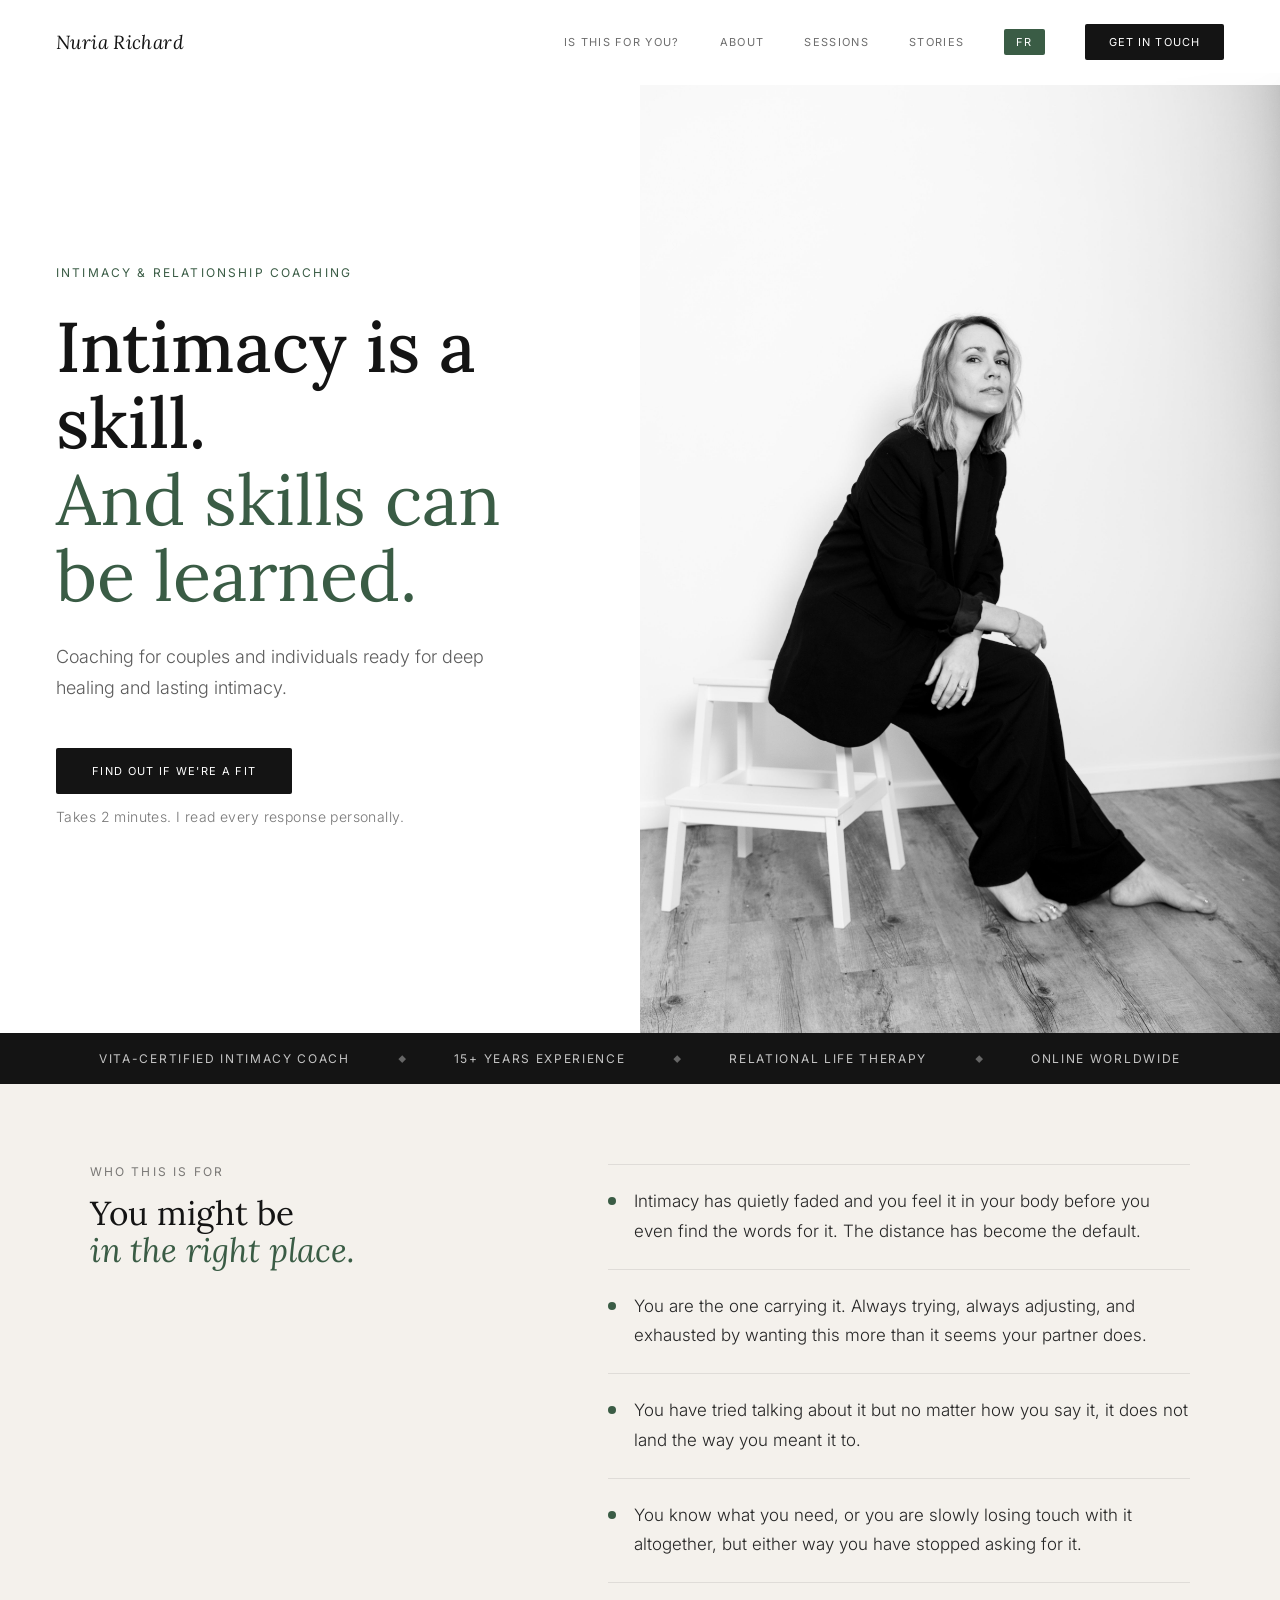
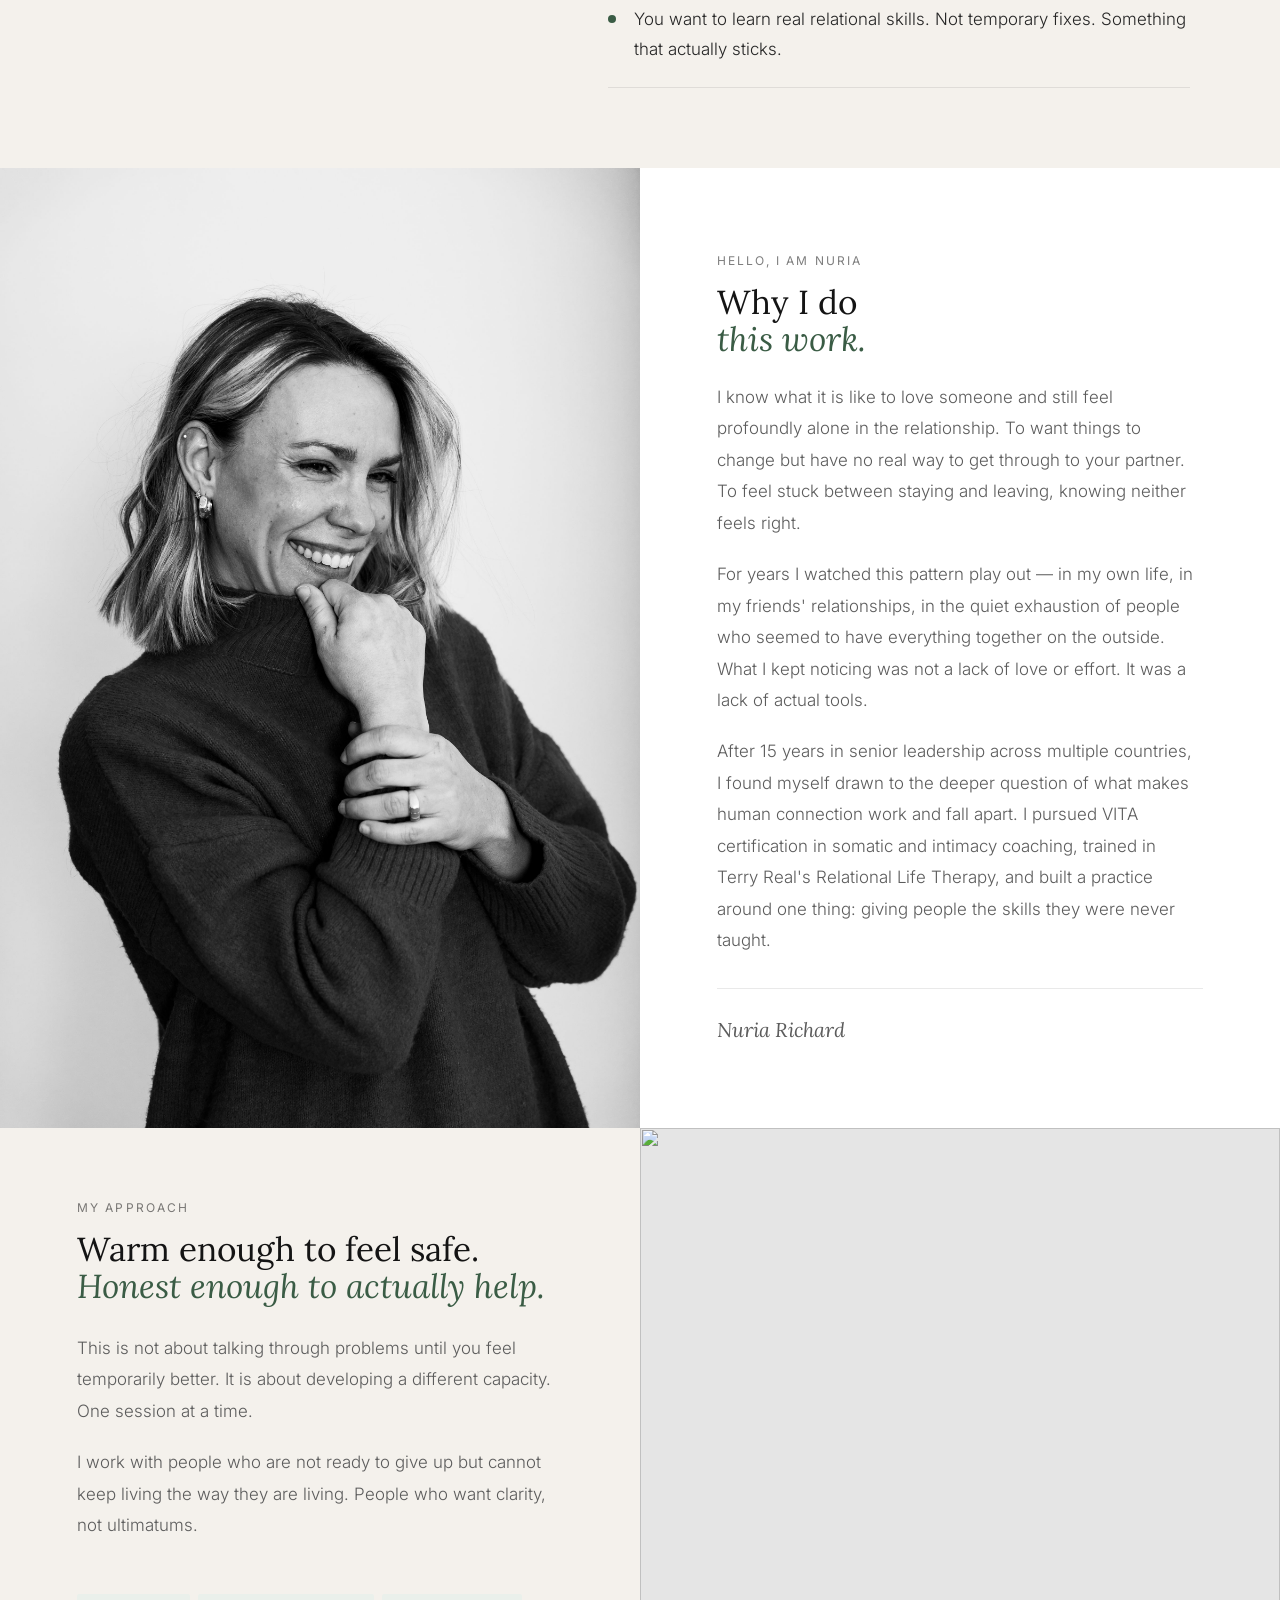
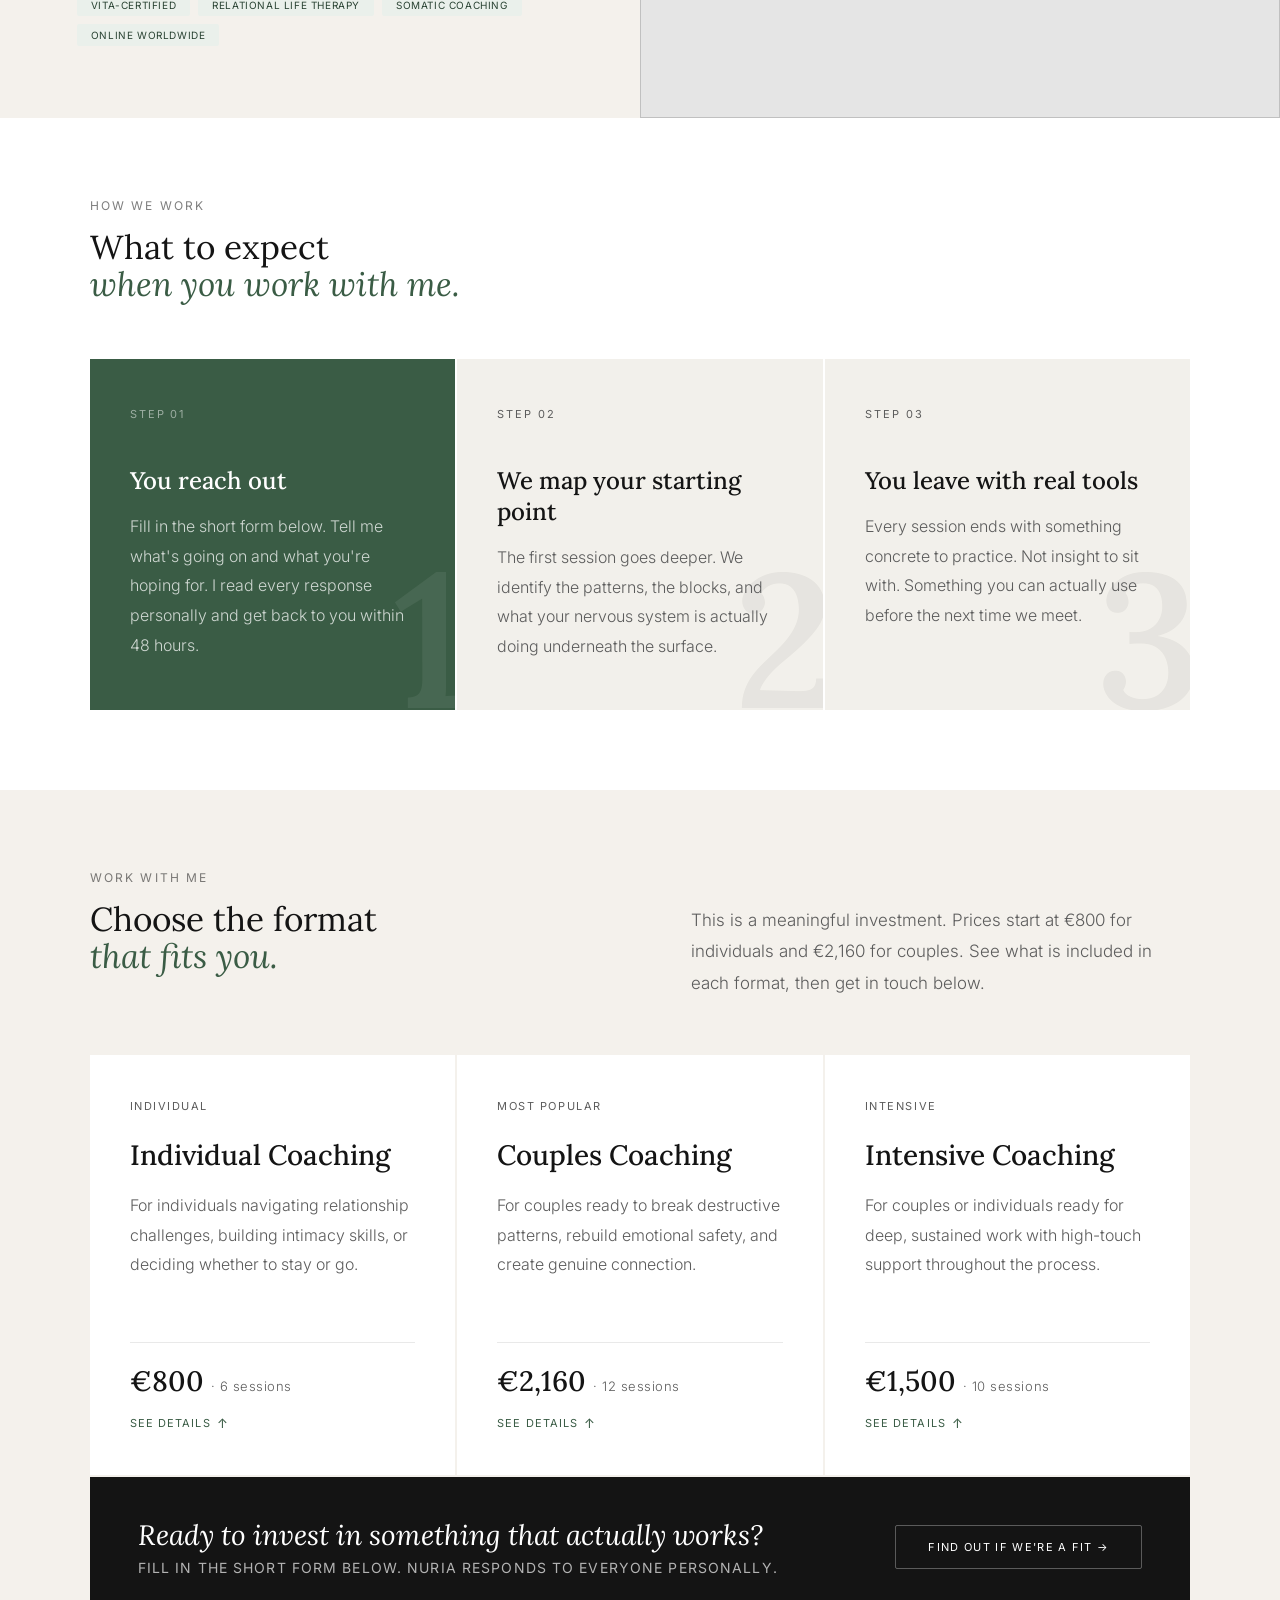
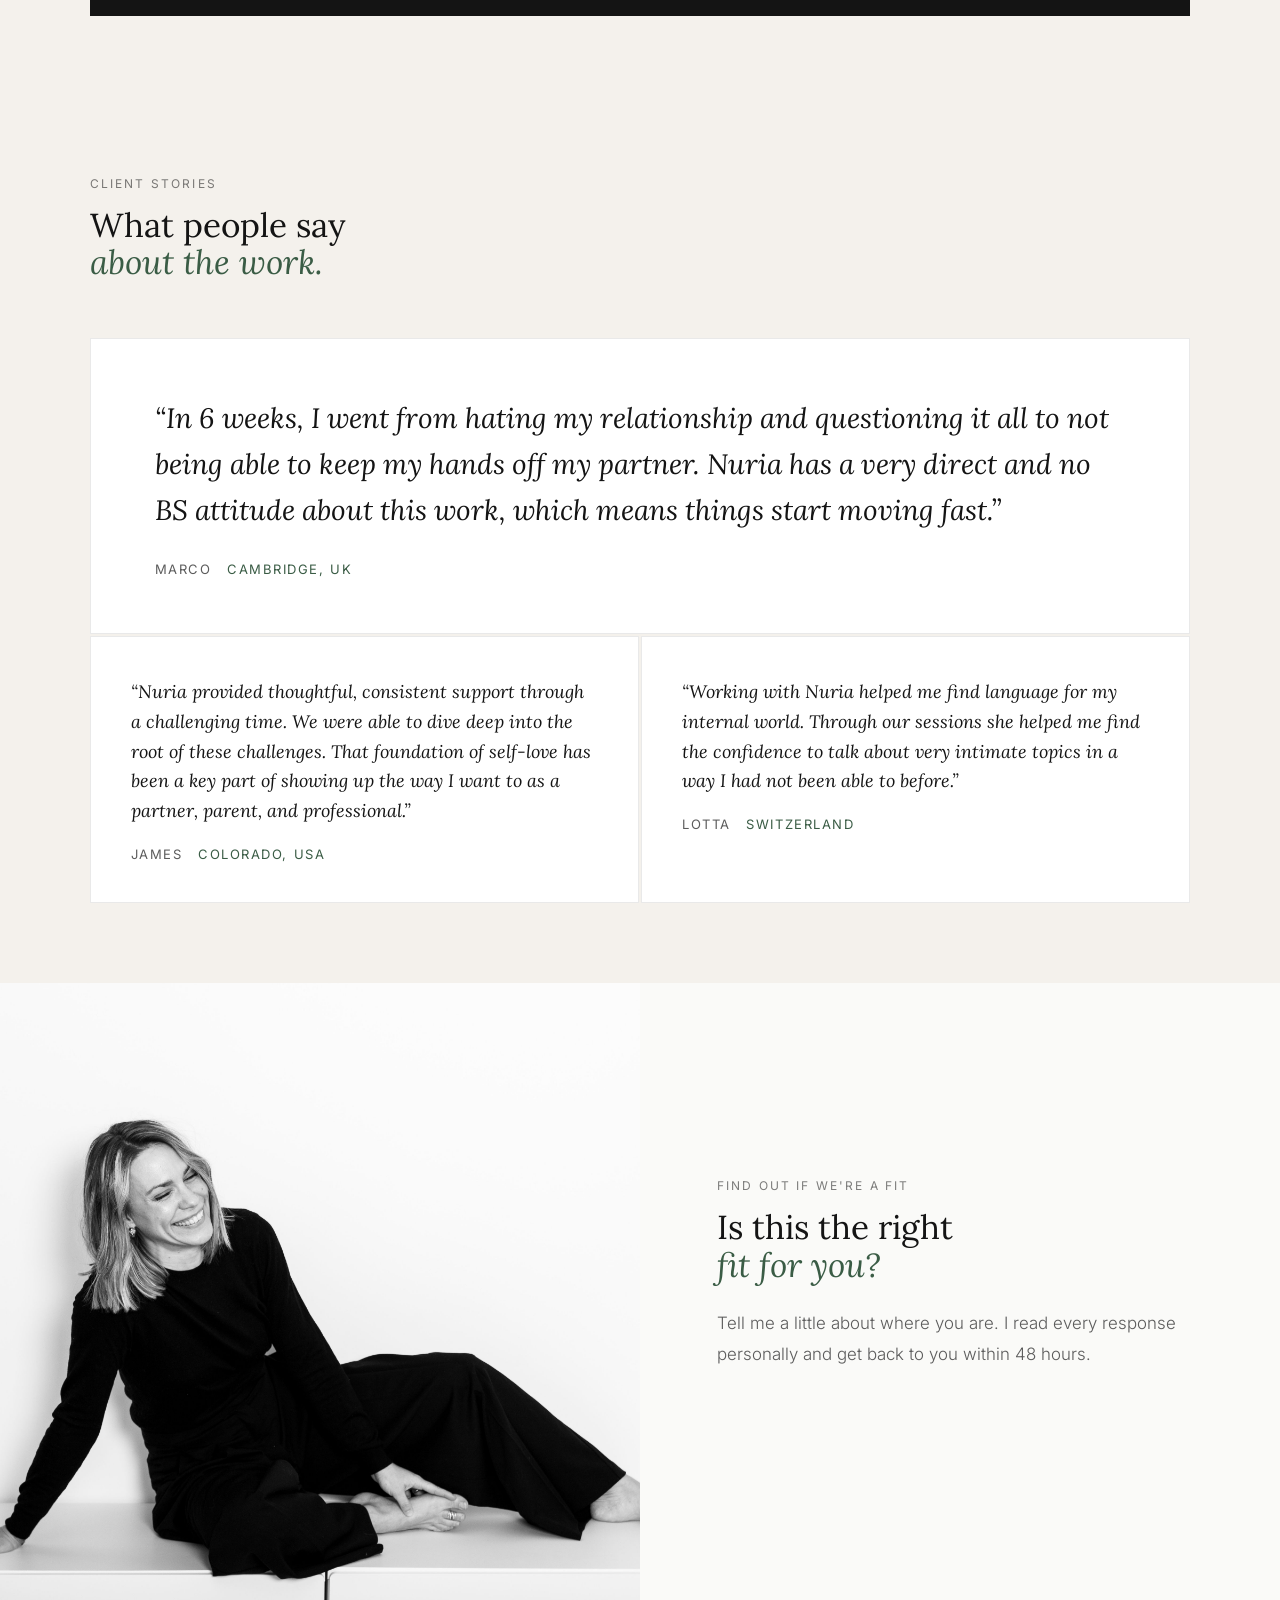
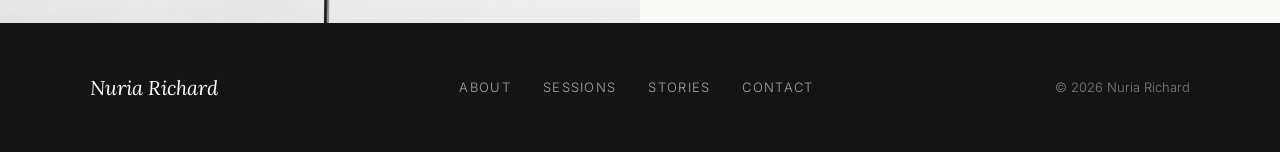
==== pages/index.html @ e8a5cb2f "Update for-list copy and approach heading" ====
<!DOCTYPE html>
<html lang="en">
<head>
  <meta charset="UTF-8">
  <meta name="viewport" content="width=device-width, initial-scale=1.0">
  <title>Nuria Richard · Intimacy &amp; Relationship Coach</title>
  <link href="https://fonts.googleapis.com/css2?family=Lora:ital,wght@0,400;0,500;0,600;1,400;1,500&family=Inter:wght@300;400;500&display=swap" rel="stylesheet">
  <link rel="stylesheet" href="../assets/css/styles.css?v=13">
</head>
<body>

<!-- NAV -->
<nav id="nav">
  <div class="nav-logo">Nuria Richard</div>
  <div class="nav-links">
    <a class="nav-link" href="#for">Is this for you?</a>
    <a class="nav-link" href="#about">About</a>
    <a class="nav-link" href="#sessions">Sessions</a>
    <a class="nav-link" href="#testimonials">Stories</a>
    <a class="nav-lang" href="fr.html">FR</a>
    <a class="nav-cta" href="#book">Get in touch</a>
  </div>
  <button class="nav-hamburger" id="hamburger" aria-label="Menu">
    <span></span><span></span><span></span>
  </button>
</nav>
<div class="nav-drawer" id="nav-drawer">
  <a class="nav-link" href="#for">Is this for you?</a>
  <a class="nav-link" href="#about">About</a>
  <a class="nav-link" href="#sessions">Sessions</a>
  <a class="nav-link" href="#testimonials">Stories</a>
  <a class="nav-link" href="fr.html">FR</a>
  <a class="nav-cta" href="#book">Get in touch</a>
</div>

<!-- HERO -->
<div class="hero">
  <div class="hero-left">
    <div class="hero-eyebrow">Intimacy &amp; Relationship Coaching</div>
    <h1 class="hero-title">Intimacy is a skill.<br><em>And skills can<br>be learned.</em></h1>
    <p class="hero-sub">Coaching for couples and individuals ready for deep healing and lasting intimacy.</p>
    <div class="hero-actions">
      <a class="btn-primary" href="#book">Find out if we're a fit</a>
      <div class="hero-note">Takes 2 minutes. I read every response personally.</div>
    </div>
  </div>
  <div class="hero-right">
    <!-- Replace with: /assets/images/hero-nuria.jpg (portrait, ideally looking forward) -->
    <img src="../assets/images/hero-nuria.jpg" alt="Nuria Richard">
  </div>
</div>

<!-- CREDENTIAL BAR -->
<div class="cred-bar">
  <span class="cred-item">VITA-Certified Intimacy Coach</span>
  <span class="cred-dot">◆</span>
  <span class="cred-item">15+ Years Experience</span>
  <span class="cred-dot">◆</span>
  <span class="cred-item">Relational Life Therapy</span>
  <span class="cred-dot">◆</span>
  <span class="cred-item">Online Worldwide</span>
</div>

<!-- WHO THIS IS FOR -->
<div id="for">
  <div class="for-inner">
    <div class="for-left">
      <div class="eyebrow">Who this is for</div>
      <h2 class="section-title">You might be<br><em>in the right place.</em></h2>
    </div>
    <div class="for-right">
      <ul class="for-list">
        <li class="for-item">
          <div class="for-check"></div>
          <span class="for-item-text">Intimacy has quietly faded and you feel it in your body before you even find the words for it. The distance has become the default.</span>
        </li>
        <li class="for-item">
          <div class="for-check"></div>
          <span class="for-item-text">You are the one carrying it. Always trying, always adjusting, and exhausted by wanting this more than it seems your partner does.</span>
        </li>
        <li class="for-item">
          <div class="for-check"></div>
          <span class="for-item-text">You have tried talking about it but no matter how you say it, it does not land the way you meant it to.</span>
        </li>
        <li class="for-item">
          <div class="for-check"></div>
          <span class="for-item-text">You know what you need, or you are slowly losing touch with it altogether, but either way you have stopped asking for it.</span>
        </li>
        <li class="for-item">
          <div class="for-check"></div>
          <span class="for-item-text">You want to learn real relational skills. Not temporary fixes. Something that actually sticks.</span>
        </li>
      </ul>
    </div>
  </div>
</div>

<!-- ABOUT — full-bleed split -->
<div id="about">
  <div class="about-split">
    <div class="about-split-photo">
      <img src="../assets/images/about-nuria.jpg" alt="Nuria Richard">
    </div>
    <div class="about-split-text">
      <div class="eyebrow">Hello, I am Nuria</div>
      <h2 class="section-title">Why I do<br><em>this work.</em></h2>
      <p class="body-text">I know what it is like to love someone and still feel profoundly alone in the relationship. To want things to change but have no real way to get through to your partner. To feel stuck between staying and leaving, knowing neither feels right.</p>
      <p class="body-text">For years I watched this pattern play out — in my own life, in my friends' relationships, in the quiet exhaustion of people who seemed to have everything together on the outside. What I kept noticing was not a lack of love or effort. It was a lack of actual tools.</p>
      <p class="body-text">After 15 years in senior leadership across multiple countries, I found myself drawn to the deeper question of what makes human connection work and fall apart. I pursued VITA certification in somatic and intimacy coaching, trained in Terry Real's Relational Life Therapy, and built a practice around one thing: giving people the skills they were never taught.</p>
      <div class="about-sig">Nuria Richard</div>
    </div>
  </div>
</div>

<!-- APPROACH — full-bleed split (reversed) -->
<div id="approach">
  <div class="approach-split">
    <div class="approach-text">
      <div class="eyebrow">My approach</div>
      <h2 class="section-title">Warm enough to feel safe.<br><em>Honest enough to actually help.</em></h2>
      <p class="body-text">This is not about talking through problems until you feel temporarily better. It is about developing a different capacity. One session at a time.</p>
      <p class="body-text">I work with people who are not ready to give up but cannot keep living the way they are living. People who want clarity, not ultimatums.</p>
      <div class="about-creds">
        <span class="cred-tag">VITA-Certified</span>
        <span class="cred-tag">Relational Life Therapy</span>
        <span class="cred-tag">Somatic Coaching</span>
        <span class="cred-tag">Online Worldwide</span>
      </div>
    </div>
    <div class="approach-split-photo">
      <img src="../assets/images/approach-landscape.jpg" alt="">
    </div>
  </div>
</div>

<!-- PROCESS -->
<div id="process">
  <div class="process-inner">
    <div class="process-header">
      <div class="eyebrow">How we work</div>
      <h2 class="section-title">What to expect<br><em>when you work with me.</em></h2>
    </div>
    <div class="process-steps">
      <div class="process-step">
        <div class="process-bg-num">1</div>
        <div class="process-step-label">Step 01</div>
        <div class="process-title">You reach out</div>
        <div class="process-text">Fill in the short form below. Tell me what's going on and what you're hoping for. I read every response personally and get back to you within 48 hours.</div>
      </div>
      <div class="process-step">
        <div class="process-bg-num">2</div>
        <div class="process-step-label">Step 02</div>
        <div class="process-title">We map your starting point</div>
        <div class="process-text">The first session goes deeper. We identify the patterns, the blocks, and what your nervous system is actually doing underneath the surface.</div>
      </div>
      <div class="process-step">
        <div class="process-bg-num">3</div>
        <div class="process-step-label">Step 03</div>
        <div class="process-title">You leave with real tools</div>
        <div class="process-text">Every session ends with something concrete to practice. Not insight to sit with. Something you can actually use before the next time we meet.</div>
      </div>
    </div>
  </div>
</div>

<!-- SESSIONS -->
<div id="sessions">
  <div class="sessions-inner">
    <div class="sessions-header">
      <div>
        <div class="eyebrow">Work with me</div>
        <h2 class="section-title">Choose the format<br><em>that fits you.</em></h2>
      </div>
      <p class="body-text">This is a meaningful investment. Prices start at €800 for individuals and €2,160 for couples. See what is included in each format, then get in touch below.</p>
    </div>
    <div class="session-cards">

      <div class="session-card">
        <div class="session-tag">Individual</div>
        <div class="session-name">Individual Coaching</div>
        <div class="session-desc">For individuals navigating relationship challenges, building intimacy skills, or deciding whether to stay or go.</div>
        <div class="session-price">€800 <span>· 6 sessions</span></div>
        <div class="session-hint">See details</div>
        <div class="session-peek">
          <div class="peek-tag">Individual · 6 sessions</div>
          <div class="peek-name">Individual Coaching</div>
          <div class="peek-rows">
            <div class="peek-row">
              <span class="peek-row-label">Format</span>
              <span class="peek-row-val">75 min · every 2–3 weeks · 3–4 months</span>
            </div>
            <div class="peek-row">
              <span class="peek-row-label">Includes</span>
              <span class="peek-row-val">WhatsApp support · meditation &amp; resource library · session recaps with next steps</span>
            </div>
            <div class="peek-row peek-price">
              <span class="peek-row-label">Investment</span>
              <span class="peek-row-val">€800</span>
              <span class="peek-price-note">Payment plans available</span>
            </div>
          </div>
          <a class="peek-book" href="#book">Find out if we're a fit →</a>
        </div>
      </div>

      <div class="session-card">
        <div class="session-tag">Most popular</div>
        <div class="session-name">Couples Coaching</div>
        <div class="session-desc">For couples ready to break destructive patterns, rebuild emotional safety, and create genuine connection.</div>
        <div class="session-price">€2,160 <span>· 12 sessions</span></div>
        <div class="session-hint">See details</div>
        <div class="session-peek">
          <div class="peek-tag">Couples · 12 sessions</div>
          <div class="peek-name">Couples Coaching</div>
          <div class="peek-rows">
            <div class="peek-row">
              <span class="peek-row-label">Format</span>
              <span class="peek-row-val">90 min · every 2–3 weeks · 6 months</span>
            </div>
            <div class="peek-row">
              <span class="peek-row-label">Includes</span>
              <span class="peek-row-val">Homework between sessions · WhatsApp support · resource library · session recaps</span>
            </div>
            <div class="peek-row peek-price">
              <span class="peek-row-label">Investment</span>
              <span class="peek-row-val">€2,160</span>
              <span class="peek-price-note">Payment plans available</span>
            </div>
          </div>
          <a class="peek-book" href="#book">Find out if we're a fit →</a>
        </div>
      </div>

      <div class="session-card">
        <div class="session-tag">Intensive</div>
        <div class="session-name">Intensive Coaching</div>
        <div class="session-desc">For couples or individuals ready for deep, sustained work with high-touch support throughout the process.</div>
        <div class="session-price">€1,500 <span>· 10 sessions</span></div>
        <div class="session-hint">See details</div>
        <div class="session-peek">
          <div class="peek-tag">Intensive · 10 sessions</div>
          <div class="peek-name">Intensive Coaching</div>
          <div class="peek-rows">
            <div class="peek-row">
              <span class="peek-row-label">Format</span>
              <span class="peek-row-val">2 hrs · bi-weekly · 6 months</span>
            </div>
            <div class="peek-row">
              <span class="peek-row-label">Includes</span>
              <span class="peek-row-val">WhatsApp/Voxer support · priority scheduling · customised exercises · detailed progress tracking</span>
            </div>
            <div class="peek-row peek-price">
              <span class="peek-row-label">Investment</span>
              <span class="peek-row-val">€1,500</span>
              <span class="peek-price-note">Payment plan available</span>
            </div>
          </div>
          <a class="peek-book" href="#book">Find out if we're a fit →</a>
        </div>
      </div>

    </div>
    <div class="sessions-book">
      <div class="sessions-book-text">
        Ready to invest in something that actually works?
        <span>Fill in the short form below. Nuria responds to everyone personally.</span>
      </div>
      <a class="btn-outline" href="#book">Find out if we're a fit →</a>
    </div>
  </div>
</div>

<!-- TESTIMONIALS -->
<div id="testimonials">
  <div class="testimonials-inner">
    <div class="testimonials-header">
      <div class="eyebrow">Client stories</div>
      <h2 class="section-title">What people say<br><em>about the work.</em></h2>
    </div>

    <div class="testimonial-featured">
      <div class="testimonial-quote">In 6 weeks, I went from hating my relationship and questioning it all to not being able to keep my hands off my partner. Nuria has a very direct and no BS attitude about this work, which means things start moving fast.</div>
      <div class="testimonial-author">Marco <span>Cambridge, UK</span></div>
    </div>

    <div class="testimonial-cards">
      <div class="testimonial-card">
        <div class="testimonial-quote">Nuria provided thoughtful, consistent support through a challenging time. We were able to dive deep into the root of these challenges. That foundation of self-love has been a key part of showing up the way I want to as a partner, parent, and professional.</div>
        <div class="testimonial-author">James <span>Colorado, USA</span></div>
      </div>
      <div class="testimonial-card">
        <div class="testimonial-quote">Working with Nuria helped me find language for my internal world. Through our sessions she helped me find the confidence to talk about very intimate topics in a way I had not been able to before.</div>
        <div class="testimonial-author">Lotta <span>Switzerland</span></div>
      </div>
    </div>

  </div>
</div>

<!-- APPLY / INTAKE FORM -->
<div id="book">
  <div class="book-inner">
    <div class="book-photo">
      <img src="../assets/images/book-nuria.jpg" alt="Nuria Richard">
    </div>
    <div class="book-text">
      <div class="eyebrow">Find out if we're a fit</div>
      <h2 class="section-title">Is this the right<br><em>fit for you?</em></h2>
      <p class="body-text">Tell me a little about where you are. I read every response personally and get back to you within 48 hours.</p>
      <div data-tf-live="R5MIAYJe" style="margin-top: 24px;"></div>
      <script src="//embed.typeform.com/next/embed.js"></script>
    </div>
  </div>
</div>

<!-- FOOTER -->
<footer>
  <div class="footer-inner">
    <div class="footer-logo">Nuria Richard</div>
    <div class="footer-links">
      <a class="footer-link" href="#about">About</a>
      <a class="footer-link" href="#sessions">Sessions</a>
      <a class="footer-link" href="#testimonials">Stories</a>
      <!-- Replace with her actual email -->
      <a class="footer-link" href="mailto:nuria.richard@gmail.com">Contact</a>
    </div>
    <div class="footer-copy">© 2026 Nuria Richard</div>
  </div>
</footer>

<script>
// Session peek — tap to open on mobile
document.querySelectorAll('.session-card').forEach(card => {
  card.addEventListener('click', e => {
    if (window.innerWidth <= 768 && !e.target.closest('a')) {
      card.classList.toggle('peek-open');
    }
  });
});

// Nav border on scroll
const nav = document.getElementById('nav');
window.addEventListener('scroll', () => {
  nav.classList.toggle('scrolled', window.scrollY > 40);
});

// Smooth scroll
document.querySelectorAll('a[href^="#"]').forEach(a => {
  a.addEventListener('click', e => {
    const target = document.querySelector(a.getAttribute('href'));
    if (target) { e.preventDefault(); target.scrollIntoView({ behavior: 'smooth' }); }
  });
});

// Hamburger
const hamburger = document.getElementById('hamburger');
const drawer = document.getElementById('nav-drawer');
hamburger.addEventListener('click', () => {
  hamburger.classList.toggle('open');
  drawer.classList.toggle('open');
});
drawer.querySelectorAll('a').forEach(a => {
  a.addEventListener('click', () => {
    hamburger.classList.remove('open');
    drawer.classList.remove('open');
  });
});
</script>

</body>
</html>
---- assets/css/styles.css ----
/* ── COLOUR PALETTE ─────────────────────────────────── */
:root {
  --white:       #ffffff;
  --off-white:   #fafaf8;
  --warm:        #f4f1ec;
  --black:       #141414;
  --dark:        #252525;
  --mid:         #5c5c5c;
  --light:       #e5e5e5;
  --green:       #3a5c45;
  --green-dark:  #2a4333;
  --green-light: #eaf0eb;
  --green-mid:   #5a7a66;
  --border:      rgba(20,20,20,0.09);
}

/* ── RESET ──────────────────────────────────────────── */
* { box-sizing: border-box; margin: 0; padding: 0; }
body {
  font-family: 'Inter', sans-serif;
  font-weight: 300;
  background: var(--white);
  color: var(--dark);
  -webkit-font-smoothing: antialiased;
}
a { text-decoration: none; color: inherit; }
img { display: block; }

/* ── NAV ────────────────────────────────────────────── */
nav {
  position: fixed; top: 0; left: 0; right: 0; z-index: 100;
  display: flex; align-items: center; justify-content: space-between;
  padding: 24px 56px;
  background: rgba(255,255,255,0.94);
  backdrop-filter: blur(12px);
  border-bottom: 1px solid transparent;
  transition: border-color 0.3s;
}
nav.scrolled { border-bottom-color: var(--border); }
.nav-logo {
  font-family: 'Lora', serif;
  font-size: 19px; font-weight: 400; font-style: italic;
  color: var(--black); letter-spacing: 0.02em;
}
.nav-links { display: flex; align-items: center; gap: 40px; }
.nav-link {
  font-size: 11px; letter-spacing: 0.12em; text-transform: uppercase;
  color: rgba(20,20,20,0.62); transition: color 0.2s; font-weight: 400;
}
.nav-link:hover { color: var(--black); }
.nav-cta {
  font-size: 11px; letter-spacing: 0.1em; text-transform: uppercase;
  padding: 11px 24px; border-radius: 2px;
  background: var(--black); color: white;
  transition: background 0.2s; font-weight: 400;
}
.nav-cta:hover { background: var(--green); }
.nav-lang {
  font-size: 11px; letter-spacing: 0.12em; text-transform: uppercase;
  color: white; font-weight: 400; transition: background 0.2s;
  background: var(--green); padding: 6px 12px; border-radius: 2px;
}
.nav-lang:hover { background: var(--green-dark); }

.nav-hamburger {
  display: none; flex-direction: column; justify-content: center;
  gap: 5px; width: 36px; height: 36px;
  background: none; border: none; cursor: pointer; padding: 4px;
}
.nav-hamburger span {
  display: block; height: 1px; background: var(--black);
  transition: all 0.25s ease; transform-origin: center;
}
.nav-hamburger.open span:nth-child(1) { transform: translateY(6px) rotate(45deg); }
.nav-hamburger.open span:nth-child(2) { opacity: 0; }
.nav-hamburger.open span:nth-child(3) { transform: translateY(-6px) rotate(-45deg); }
.nav-drawer {
  display: none; position: fixed; top: 65px; left: 0; right: 0;
  background: rgba(255,255,255,0.98); backdrop-filter: blur(12px);
  border-bottom: 1px solid var(--border);
  padding: 24px 28px 32px; z-index: 99; flex-direction: column; gap: 0;
}
.nav-drawer.open { display: flex; }
.nav-drawer .nav-link {
  display: block; font-size: 13px; letter-spacing: 0.1em; text-transform: uppercase;
  color: rgba(20,20,20,0.6); padding: 15px 0; border-bottom: 1px solid var(--border);
}
.nav-drawer .nav-cta {
  display: block; margin-top: 20px; text-align: center;
  padding: 15px; border-radius: 2px; background: var(--black); color: white;
  font-size: 11px; letter-spacing: 0.12em; text-transform: uppercase;
}

/* ── HERO ── split layout ────────────────────────────── */
.hero {
  min-height: 100vh; display: grid;
  grid-template-columns: 1fr 1fr;
  padding-top: 73px;
}
.hero-left {
  display: flex; flex-direction: column; justify-content: center;
  padding: 48px 64px 64px 56px;
  background: var(--white);
}
.hero-eyebrow {
  font-size: 12px; letter-spacing: 0.18em; text-transform: uppercase;
  color: var(--green); margin-bottom: 28px; font-weight: 400;
}
.hero-title {
  font-family: 'Lora', serif;
  font-size: clamp(48px, 5.5vw, 84px);
  font-weight: 500; line-height: 1.08;
  color: var(--black); margin-bottom: 28px;
}
.hero-title em { font-style: normal; color: var(--green); font-weight: 400; }
.hero-sub {
  font-size: 18px; line-height: 1.75; color: var(--mid);
  max-width: 440px; margin-bottom: 44px; font-weight: 300;
}
.hero-actions { display: flex; flex-direction: column; gap: 14px; align-items: flex-start; }
.btn-primary {
  font-size: 11px; letter-spacing: 0.12em; text-transform: uppercase;
  padding: 16px 36px; border-radius: 2px; border: none;
  background: var(--black); color: white;
  cursor: pointer; font-family: 'Inter', sans-serif;
  font-weight: 400; transition: background 0.2s; display: inline-block;
}
.btn-primary:hover { background: var(--green); }
.hero-note {
  font-size: 14px; color: rgba(20,20,20,0.58); letter-spacing: 0.03em;
}
.hero-right {
  position: relative; background: var(--warm); overflow: hidden;
}
.hero-right img {
  width: 100%; height: 100%; object-fit: cover;
  object-position: center top;
}
.hero-right-label {
  position: absolute; bottom: 32px; left: 32px;
  font-size: 10px; letter-spacing: 0.18em; text-transform: uppercase;
  color: rgba(255,255,255,0.5); mix-blend-mode: overlay;
}

/* ── CREDENTIAL BAR ─────────────────────────────────── */
.cred-bar {
  background: var(--black); padding: 18px 56px;
  display: flex; align-items: center; justify-content: center; gap: 48px;
  flex-wrap: wrap;
}
.cred-item {
  font-size: 12px; letter-spacing: 0.14em; text-transform: uppercase;
  color: rgba(255,255,255,0.75); font-weight: 400;
}
.cred-dot { color: rgba(255,255,255,0.35); font-size: 8px; }

/* ── SHARED ─────────────────────────────────────────── */
.eyebrow {
  font-size: 12px; letter-spacing: 0.18em; text-transform: uppercase;
  color: rgba(20,20,20,0.55); margin-bottom: 16px; font-weight: 400;
}
.section-title {
  font-family: 'Lora', serif;
  font-size: clamp(30px, 2.6vw, 44px); font-weight: 400;
  line-height: 1.12; color: var(--black); margin-bottom: 24px;
}
.section-title em { font-style: italic; color: var(--green); font-weight: 400; }
.body-text {
  font-size: 17px; line-height: 1.85; color: var(--mid);
  font-weight: 300; max-width: 540px;
}

/* ── WHO THIS IS FOR ────────────────────────────────── */
#for { background: var(--warm); }
.for-inner {
  padding: 80px 7vw;
  display: grid; grid-template-columns: 1fr 1.4fr; gap: 8vw; align-items: start;
}
.for-left .section-title { margin-bottom: 0; }
.for-list { list-style: none; margin-top: 0; }
.for-item {
  padding: 22px 0; border-bottom: 1px solid var(--border);
  display: flex; align-items: flex-start; gap: 18px;
}
.for-item:first-child { border-top: 1px solid var(--border); }
.for-check {
  width: 8px; height: 8px; border-radius: 50%;
  background: var(--green); flex-shrink: 0; margin-top: 10px;
}
.for-item-text { font-size: 17px; line-height: 1.75; color: var(--dark); font-weight: 300; }

/* ── ABOUT — full-bleed split ───────────────────────── */
#about { background: var(--white); }
.about-split {
  display: grid; grid-template-columns: 1fr 1fr; min-height: 85vh;
}
.about-split-photo {
  overflow: hidden; background: var(--light);
}
.about-split-photo img {
  width: 100%; height: 100%; object-fit: cover; object-position: center top; display: block;
}
.about-split-text {
  padding: 72px 6vw; display: flex; flex-direction: column; justify-content: center;
  background: var(--white);
}
.about-split-text .body-text { margin-bottom: 20px; max-width: 480px; }
.about-split-text .body-text:last-of-type { margin-bottom: 0; }
.about-sig {
  margin-top: 32px; padding-top: 28px; border-top: 1px solid var(--border);
  font-family: 'Lora', serif; font-size: 20px;
  font-style: italic; color: var(--mid);
}
.about-creds {
  display: flex; flex-wrap: wrap; gap: 8px; margin-top: 20px;
}
.cred-tag {
  font-size: 10px; padding: 5px 14px; border-radius: 2px;
  background: var(--green-light); color: var(--green-dark);
  letter-spacing: 0.06em; text-transform: uppercase; font-weight: 400;
}

/* ── APPROACH — full-bleed split (reversed) ─────────── */
#approach { background: var(--warm); }
.approach-split {
  display: grid; grid-template-columns: 1fr 1fr; min-height: 60vh;
}
.approach-text {
  padding: 72px 6vw; display: flex; flex-direction: column; justify-content: center;
  background: var(--warm);
}
.approach-text .section-title { margin-bottom: 28px; }
.approach-text .body-text { margin-bottom: 20px; max-width: 480px; }
.approach-text .about-creds { margin-top: 32px; }
.approach-split-photo {
  overflow: hidden; background: var(--light);
}
.approach-split-photo img {
  width: 100%; height: 100%; object-fit: cover; object-position: center top; display: block;
}

/* ── PROCESS — Option D ─────────────────────────────── */
#process { background: var(--white); }
.process-inner { padding: 80px 7vw; }
.process-header { max-width: 640px; margin-bottom: 56px; }
.process-steps { display: grid; grid-template-columns: repeat(3,1fr); gap: 2px; }
.process-step {
  background: #f2f0eb; padding: 48px 40px;
  position: relative; overflow: hidden;
}
.process-step:first-child { background: var(--green); }
.process-step:nth-child(2),
.process-step:nth-child(3) { background: #f2f0eb; }
.process-bg-num {
  position: absolute; right: -12px; bottom: -24px;
  font-family: 'Lora', serif; font-size: 190px;
  font-weight: 600; line-height: 1;
  color: rgba(20,20,20,0.05); pointer-events: none; user-select: none;
}
.process-step:first-child .process-bg-num { color: rgba(255,255,255,0.07); }
.process-step-label {
  font-size: 11px; letter-spacing: 0.18em; text-transform: uppercase;
  color: var(--mid); margin-bottom: 44px; font-family: 'Inter', sans-serif; font-weight: 400;
}
.process-step:first-child .process-step-label { color: rgba(255,255,255,0.5); }
.process-title {
  font-family: 'Lora', serif; font-size: 24px; font-weight: 500;
  color: var(--black); margin-bottom: 16px; position: relative;
}
.process-step:first-child .process-title { color: white; }
.process-text { font-size: 16px; line-height: 1.85; color: var(--mid); position: relative; }
.process-step:first-child .process-text { color: rgba(255,255,255,0.75); }

/* ── SESSIONS — hover peek ───────────────────────────── */
#sessions { background: var(--warm); }
.sessions-inner { padding: 80px 7vw; }
.sessions-header {
  display: grid; grid-template-columns: 1fr 1fr; gap: 8vw;
  align-items: end; margin-bottom: 56px;
}
.sessions-header .body-text { margin: 0; }
.session-cards { display: grid; grid-template-columns: repeat(3,1fr); gap: 2px; }

.session-card {
  background: var(--white); padding: 44px 40px;
  display: flex; flex-direction: column;
  position: relative; overflow: hidden; cursor: pointer;
  min-height: 420px;
}
.session-tag {
  font-size: 11px; letter-spacing: 0.14em; text-transform: uppercase;
  color: var(--mid); margin-bottom: 24px; font-weight: 400;
}
.session-name {
  font-family: 'Lora', serif;
  font-size: 28px; font-weight: 500; color: var(--black); margin-bottom: 18px;
}
.session-desc {
  font-size: 16px; color: var(--mid); line-height: 1.85; flex: 1;
}
.session-price {
  margin-top: 20px; padding-top: 20px; border-top: 1px solid var(--border);
  font-family: 'Lora', serif; font-size: 28px; font-weight: 500; color: var(--black);
}
.session-price span {
  font-family: 'Inter', sans-serif; font-size: 13px; font-weight: 300;
  color: var(--mid); letter-spacing: 0.04em;
}
.session-hint {
  margin-top: 16px; font-size: 11px; letter-spacing: 0.1em;
  text-transform: uppercase; color: var(--green); font-weight: 400;
  display: flex; align-items: center; gap: 6px;
}
.session-hint::after { content: '↑'; font-size: 13px; }

/* Peek panel */
.session-peek {
  position: absolute; inset: 0;
  background: var(--green);
  padding: 36px 36px 32px;
  transform: translateY(100%);
  transition: transform 0.38s cubic-bezier(0.4, 0, 0.2, 1);
  display: flex; flex-direction: column;
}
.session-card:hover .session-peek,
.session-card.peek-open .session-peek { transform: translateY(0); }

.peek-tag {
  font-size: 10px; letter-spacing: 0.16em; text-transform: uppercase;
  color: rgba(255,255,255,0.5); margin-bottom: 12px; font-weight: 400;
}
.peek-name {
  font-family: 'Lora', serif; font-size: 20px; font-weight: 500;
  color: white; margin-bottom: 18px; padding-bottom: 18px;
  border-bottom: 1px solid rgba(255,255,255,0.15);
}
.peek-rows { flex: 1; display: flex; flex-direction: column; gap: 14px; }
.peek-row { display: block; }
.peek-row-label {
  display: block;
  font-size: 10px; letter-spacing: 0.14em; text-transform: uppercase;
  color: rgba(255,255,255,0.45); font-weight: 400; margin-bottom: 3px;
}
.peek-row-val {
  display: block;
  font-size: 14px; color: rgba(255,255,255,0.9);
  line-height: 1.55; font-weight: 300;
}

/* Investment row — stands out */
.peek-row.peek-price {
  margin-top: 6px; padding-top: 14px;
  border-top: 1px solid rgba(255,255,255,0.15);
}
.peek-row.peek-price .peek-row-label { color: rgba(255,255,255,0.5); }
.peek-row.peek-price .peek-row-val {
  display: block; font-family: 'Lora', serif; font-size: 26px;
  font-weight: 500; color: white; letter-spacing: -0.01em; margin-bottom: 2px;
}
.peek-price-note {
  display: block; font-size: 12px; color: rgba(255,255,255,0.45);
  margin-top: 2px; font-weight: 300;
}

.peek-book {
  margin-top: 16px; display: inline-block;
  font-size: 11px; letter-spacing: 0.12em; text-transform: uppercase;
  color: white; border-bottom: 1px solid rgba(255,255,255,0.4);
  padding-bottom: 2px; transition: border-color 0.2s;
}
.peek-book:hover { border-bottom-color: white; }

.sessions-book {
  margin-top: 2px; background: var(--black); padding: 40px 48px;
  display: flex; align-items: center; justify-content: space-between; gap: 32px;
}
.sessions-book-text {
  font-family: 'Lora', serif;
  font-size: 28px; font-weight: 400; font-style: italic; color: white;
}
.sessions-book-text span {
  display: block; font-family: 'Inter', sans-serif; font-size: 14px;
  font-style: normal; color: rgba(255,255,255,0.68); letter-spacing: 0.08em;
  text-transform: uppercase; margin-top: 6px;
}
.btn-outline {
  font-size: 11px; letter-spacing: 0.12em; text-transform: uppercase;
  padding: 14px 32px; border-radius: 2px;
  border: 1px solid rgba(255,255,255,0.3); color: white; background: transparent;
  cursor: pointer; font-family: 'Inter', sans-serif; font-weight: 400;
  transition: all 0.2s; white-space: nowrap; display: inline-block;
}
.btn-outline:hover { background: white; color: var(--black); border-color: white; }

/* ── TESTIMONIALS ───────────────────────────────────── */
#testimonials { background: var(--warm); }
.testimonials-inner { padding: 80px 7vw; }
.testimonials-header { margin-bottom: 56px; }
.testimonial-featured {
  background: var(--white); padding: 56px 64px; margin-bottom: 2px;
  border: 1px solid var(--border);
}
.testimonial-quote {
  font-family: 'Lora', serif;
  font-size: clamp(20px, 2.2vw, 28px); font-weight: 400; font-style: italic;
  color: var(--black); line-height: 1.65; margin-bottom: 28px;
}
.testimonial-quote::before { content: '\201C'; }
.testimonial-quote::after { content: '\201D'; }
.testimonial-author {
  font-size: 13px; letter-spacing: 0.12em; text-transform: uppercase;
  color: var(--mid); font-weight: 400;
}
.testimonial-author span { color: var(--green); margin-left: 10px; }
.testimonial-cards { display: grid; grid-template-columns: 1fr 1fr; gap: 2px; }
.testimonial-card {
  background: var(--white); padding: 40px 40px;
  border: 1px solid var(--border);
}
.testimonial-card .testimonial-quote {
  font-size: 18px; margin-bottom: 20px;
}

/* ── BOOK CTA / APPLY — full-bleed split ─────────────── */
#book { background: var(--off-white); }
.book-inner {
  display: grid; grid-template-columns: 1fr 1fr; align-items: stretch;
}
.book-photo {
  overflow: hidden; background: var(--light); min-height: 640px;
}
.book-photo img {
  width: 100%; height: 100%; object-fit: cover;
  object-position: center 10%; filter: grayscale(100%);
}
.book-text {
  padding: 72px 6vw; display: flex; flex-direction: column; justify-content: center;
  background: var(--off-white);
}
.book-text .body-text { margin-bottom: 32px; max-width: none; }
.book-note {
  margin-top: 14px; font-size: 13px;
  color: rgba(20,20,20,0.45); letter-spacing: 0.04em;
}

/* ── APPLICATION FORM ───────────────────────────────── */
.survey-form { display: flex; flex-direction: column; gap: 20px; margin-top: 8px; }
.form-row { display: grid; grid-template-columns: 1fr 1fr; gap: 16px; }
.form-field { display: flex; flex-direction: column; gap: 7px; }
.form-label {
  font-size: 10px; letter-spacing: 0.16em; text-transform: uppercase;
  color: rgba(20,20,20,0.55); font-weight: 400;
}
.form-input {
  font-family: 'Inter', sans-serif; font-size: 15px; font-weight: 300;
  color: var(--dark); background: var(--off-white);
  border: 1px solid var(--border); border-radius: 2px;
  padding: 13px 16px; outline: none; transition: border-color 0.2s; width: 100%;
}
.form-input:focus { border-color: var(--green); }
.form-textarea { resize: vertical; min-height: 90px; line-height: 1.6; }
.form-options { display: flex; gap: 24px; }
.form-option {
  display: flex; align-items: center; gap: 8px;
  font-size: 15px; color: var(--dark); font-weight: 300; cursor: pointer;
}
.form-option input[type="radio"] { accent-color: var(--green); width: 15px; height: 15px; }

/* ── FOOTER ─────────────────────────────────────────── */
footer { background: var(--black); padding: 52px 7vw; }
.footer-inner {
  display: flex; align-items: center; justify-content: space-between;
}
.footer-logo {
  font-family: 'Lora', serif;
  font-size: 20px; font-style: italic; color: white;
}
.footer-links { display: flex; gap: 32px; }
.footer-link {
  font-size: 13px; color: rgba(255,255,255,0.62); letter-spacing: 0.1em;
  text-transform: uppercase; transition: color 0.2s;
}
.footer-link:hover { color: rgba(255,255,255,0.7); }
.footer-copy { font-size: 13px; color: rgba(255,255,255,0.45); }

/* ── MOBILE ─────────────────────────────────────────── */
@media (max-width: 768px) {
  nav { padding: 18px 24px; }
  .nav-links { display: none; }
  .nav-hamburger { display: flex; }

  .hero { grid-template-columns: 1fr; min-height: auto; }
  .hero-left { padding: 52px 24px 48px; order: 2; }
  .hero-right { height: 80vw; min-height: 340px; order: 1; }
  .hero-right img { object-position: center 15%; }

  .cred-bar { padding: 18px 24px; gap: 20px; justify-content: flex-start; }

  .for-inner { grid-template-columns: 1fr; gap: 40px; padding: 64px 6vw; }
  .about-split { grid-template-columns: 1fr; min-height: auto; }
  .about-split-photo { height: 90vw; min-height: 340px; order: -1; }
  .about-split-photo img { object-position: center 20%; }
  .about-split-text { padding: 56px 6vw; }
  .approach-split { grid-template-columns: 1fr; min-height: auto; }
  .approach-text { padding: 56px 6vw; }
  .approach-split-photo { height: 65vw; min-height: 260px; }
  .process-inner { padding: 64px 6vw; }
  .process-steps { grid-template-columns: 1fr; gap: 2px; }
  .sessions-inner { padding: 64px 6vw; }
  .sessions-header { grid-template-columns: 1fr; gap: 16px; }
  .session-cards { grid-template-columns: 1fr; }
  .sessions-book { flex-direction: column; align-items: flex-start; gap: 20px; padding: 32px 6vw; }
  .testimonials-inner { padding: 64px 6vw; }
  .testimonial-featured { padding: 36px 28px; }
  .testimonial-cards { grid-template-columns: 1fr; }
  .book-inner { grid-template-columns: 1fr; }
  .book-photo { min-height: 70vw; }
  .book-text { padding: 56px 6vw; }
  .form-row { grid-template-columns: 1fr; }
  footer { padding: 40px 6vw; }
  .footer-inner { flex-direction: column; align-items: flex-start; gap: 24px; }
  .footer-links { flex-wrap: wrap; gap: 16px; }
}
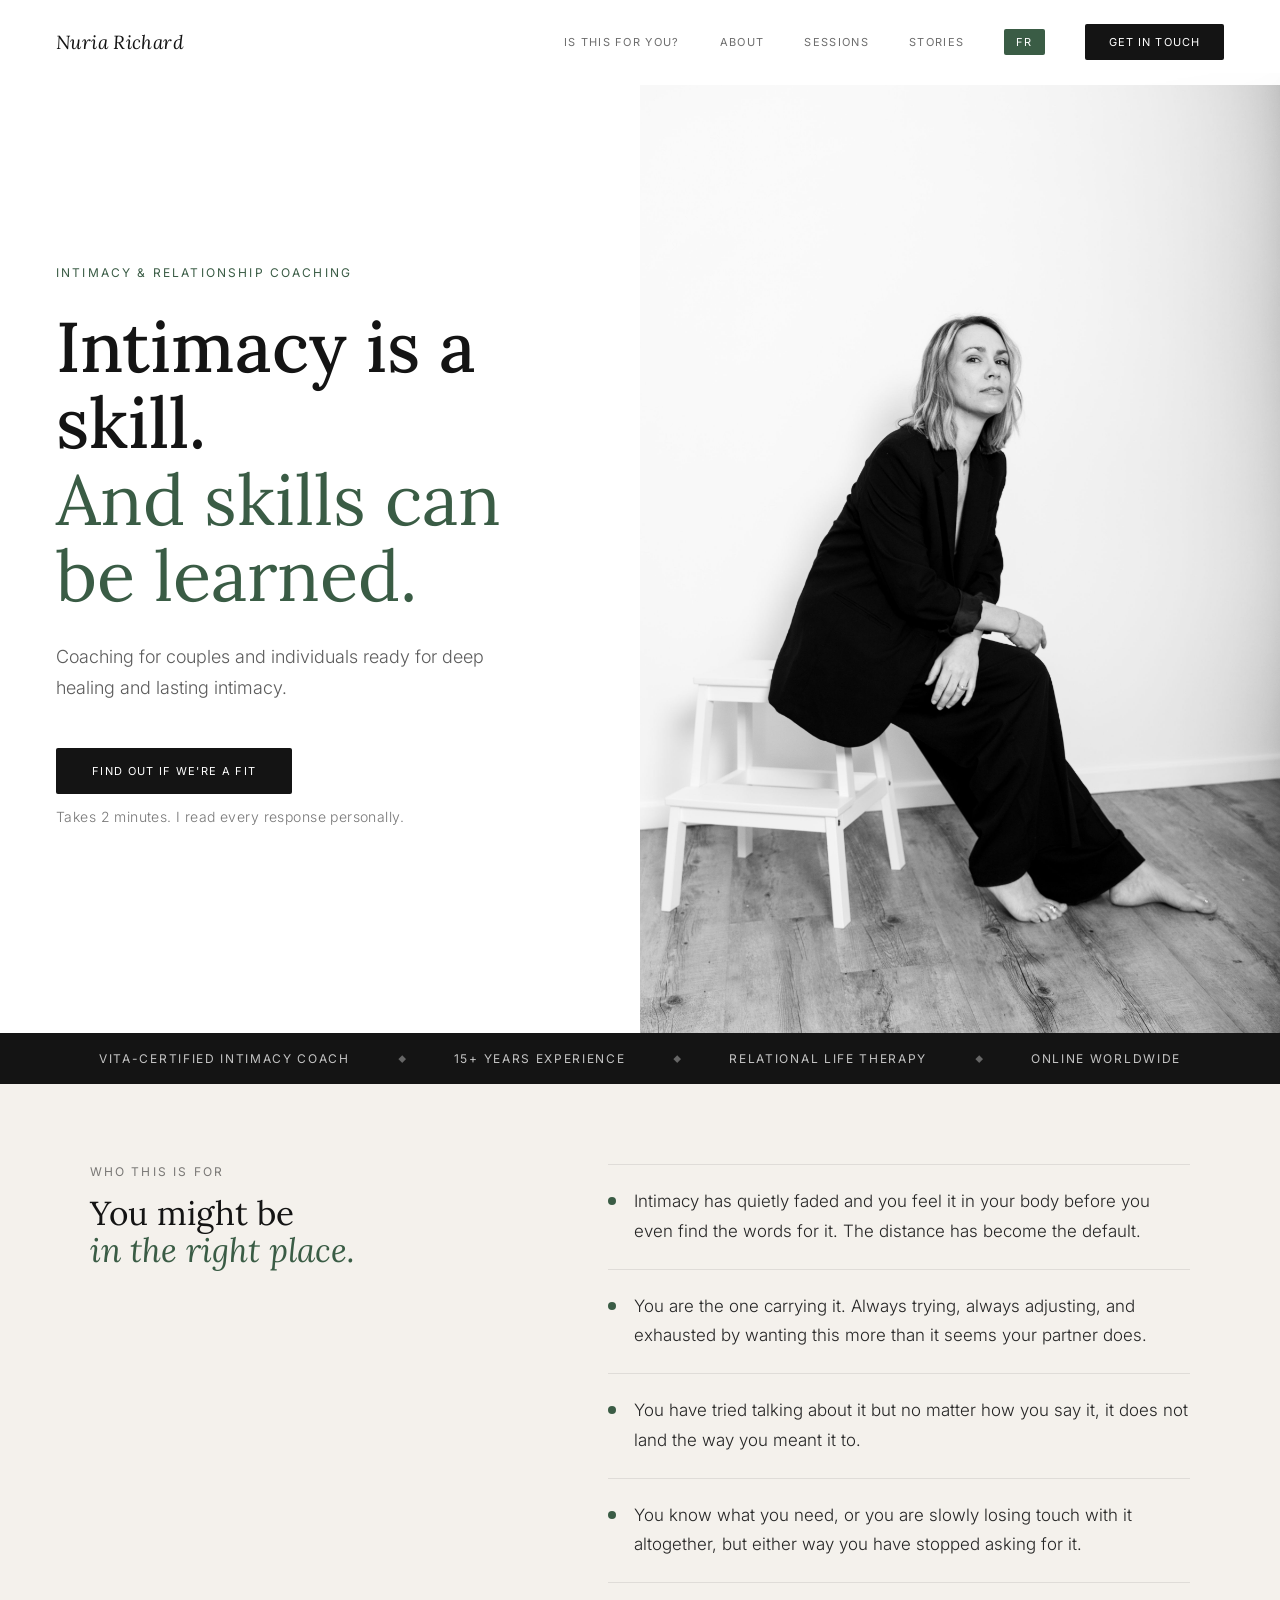
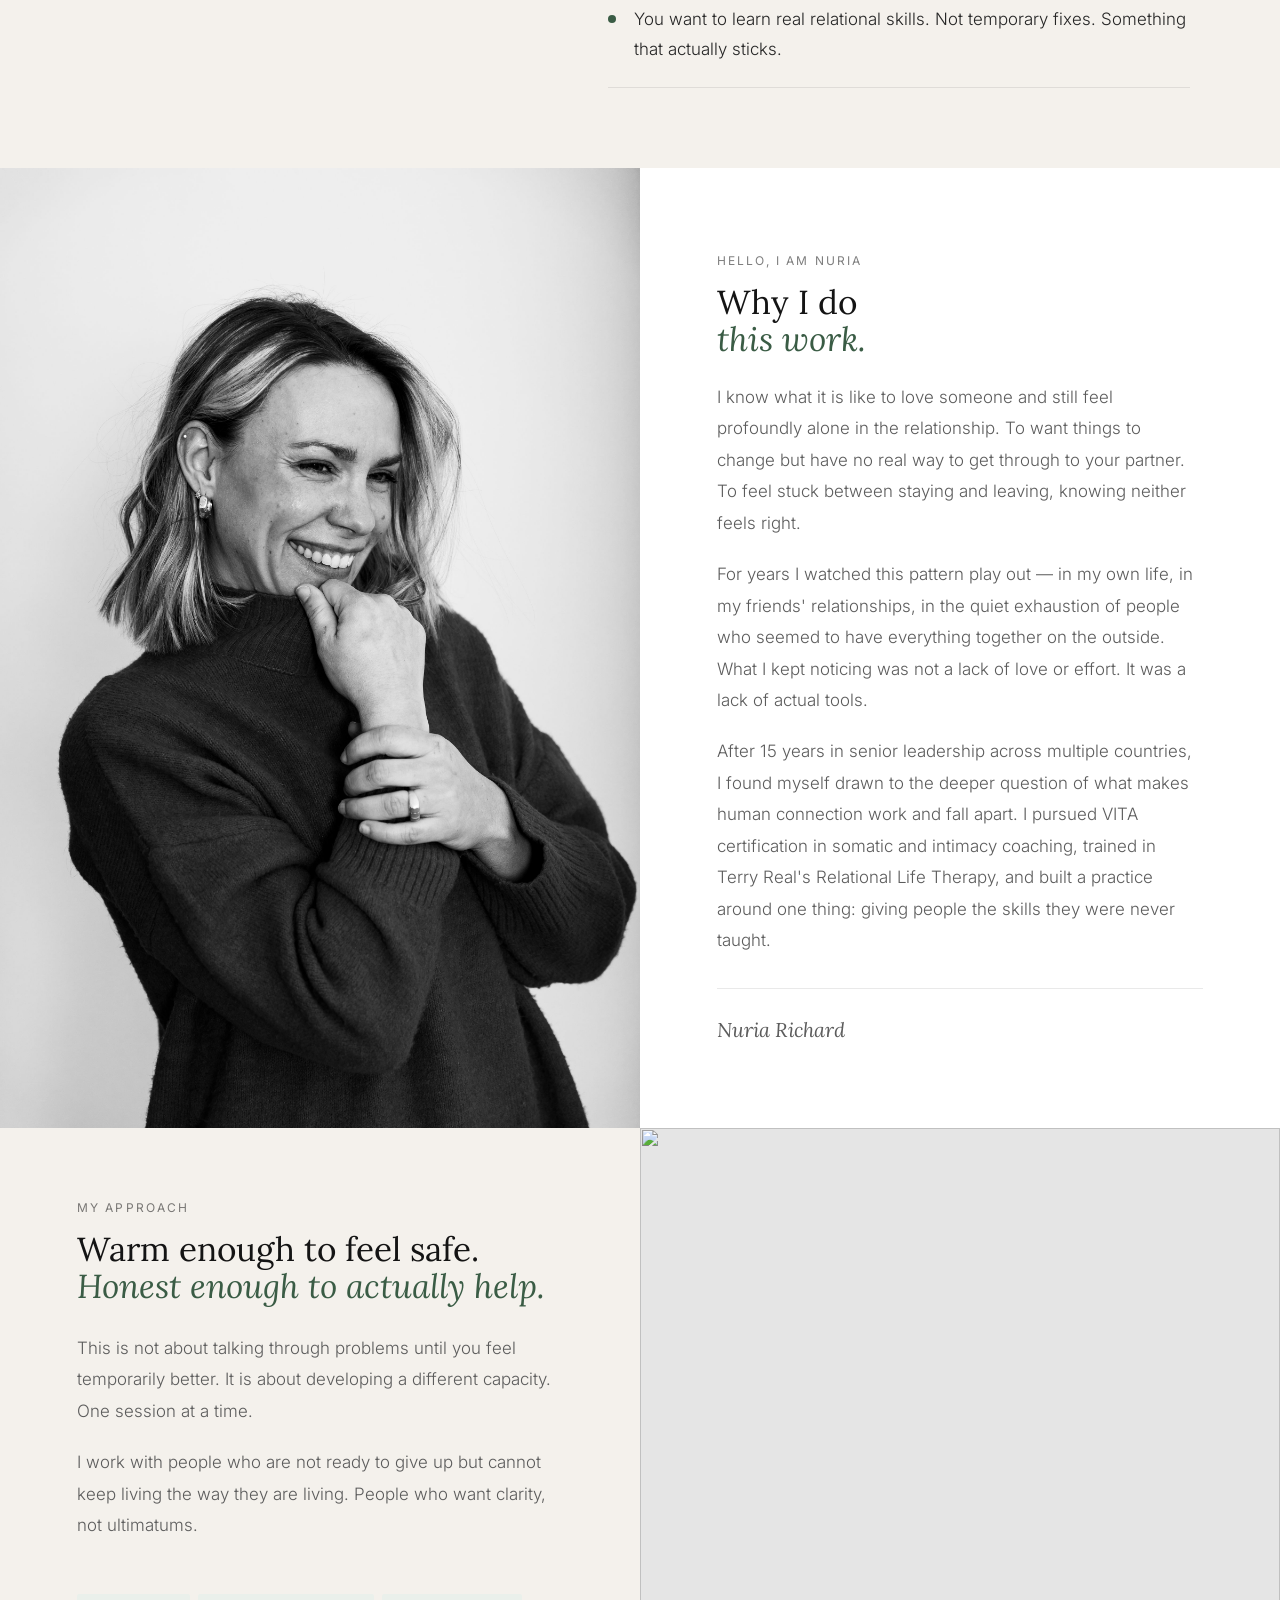
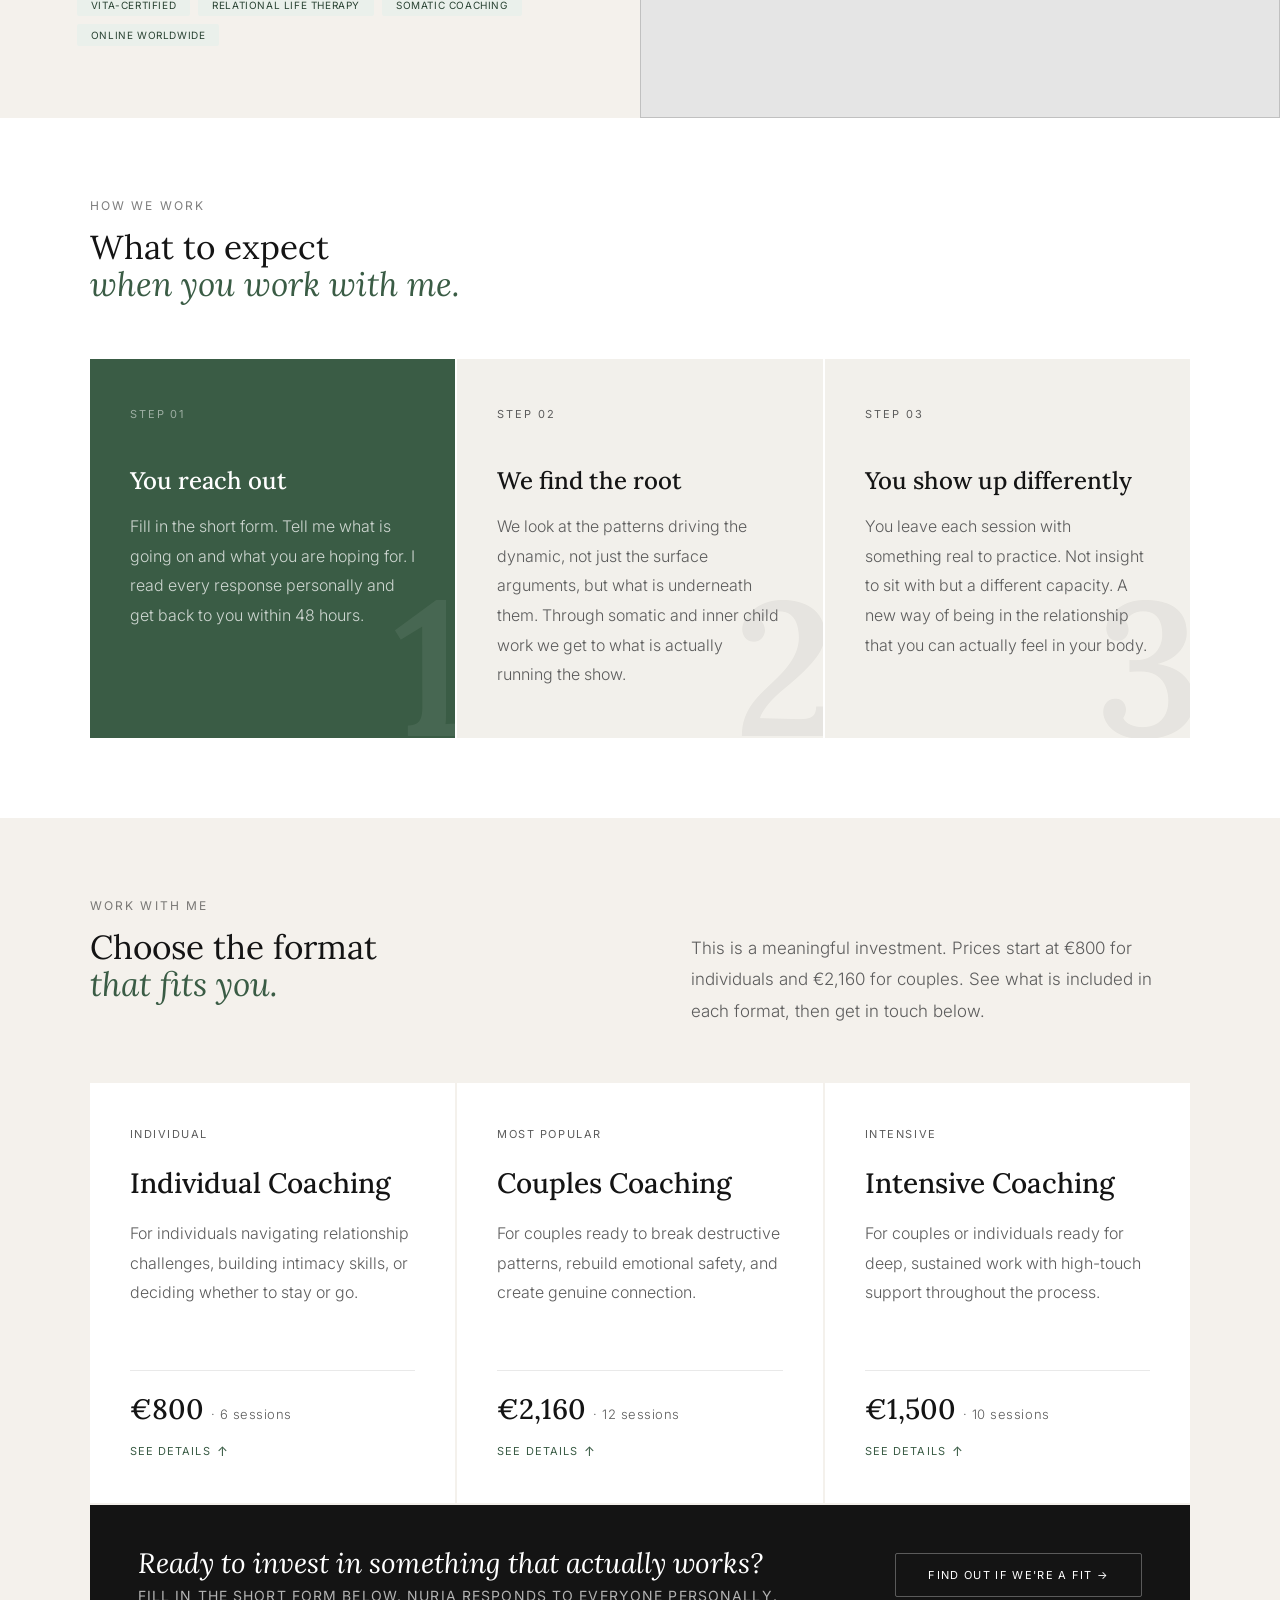
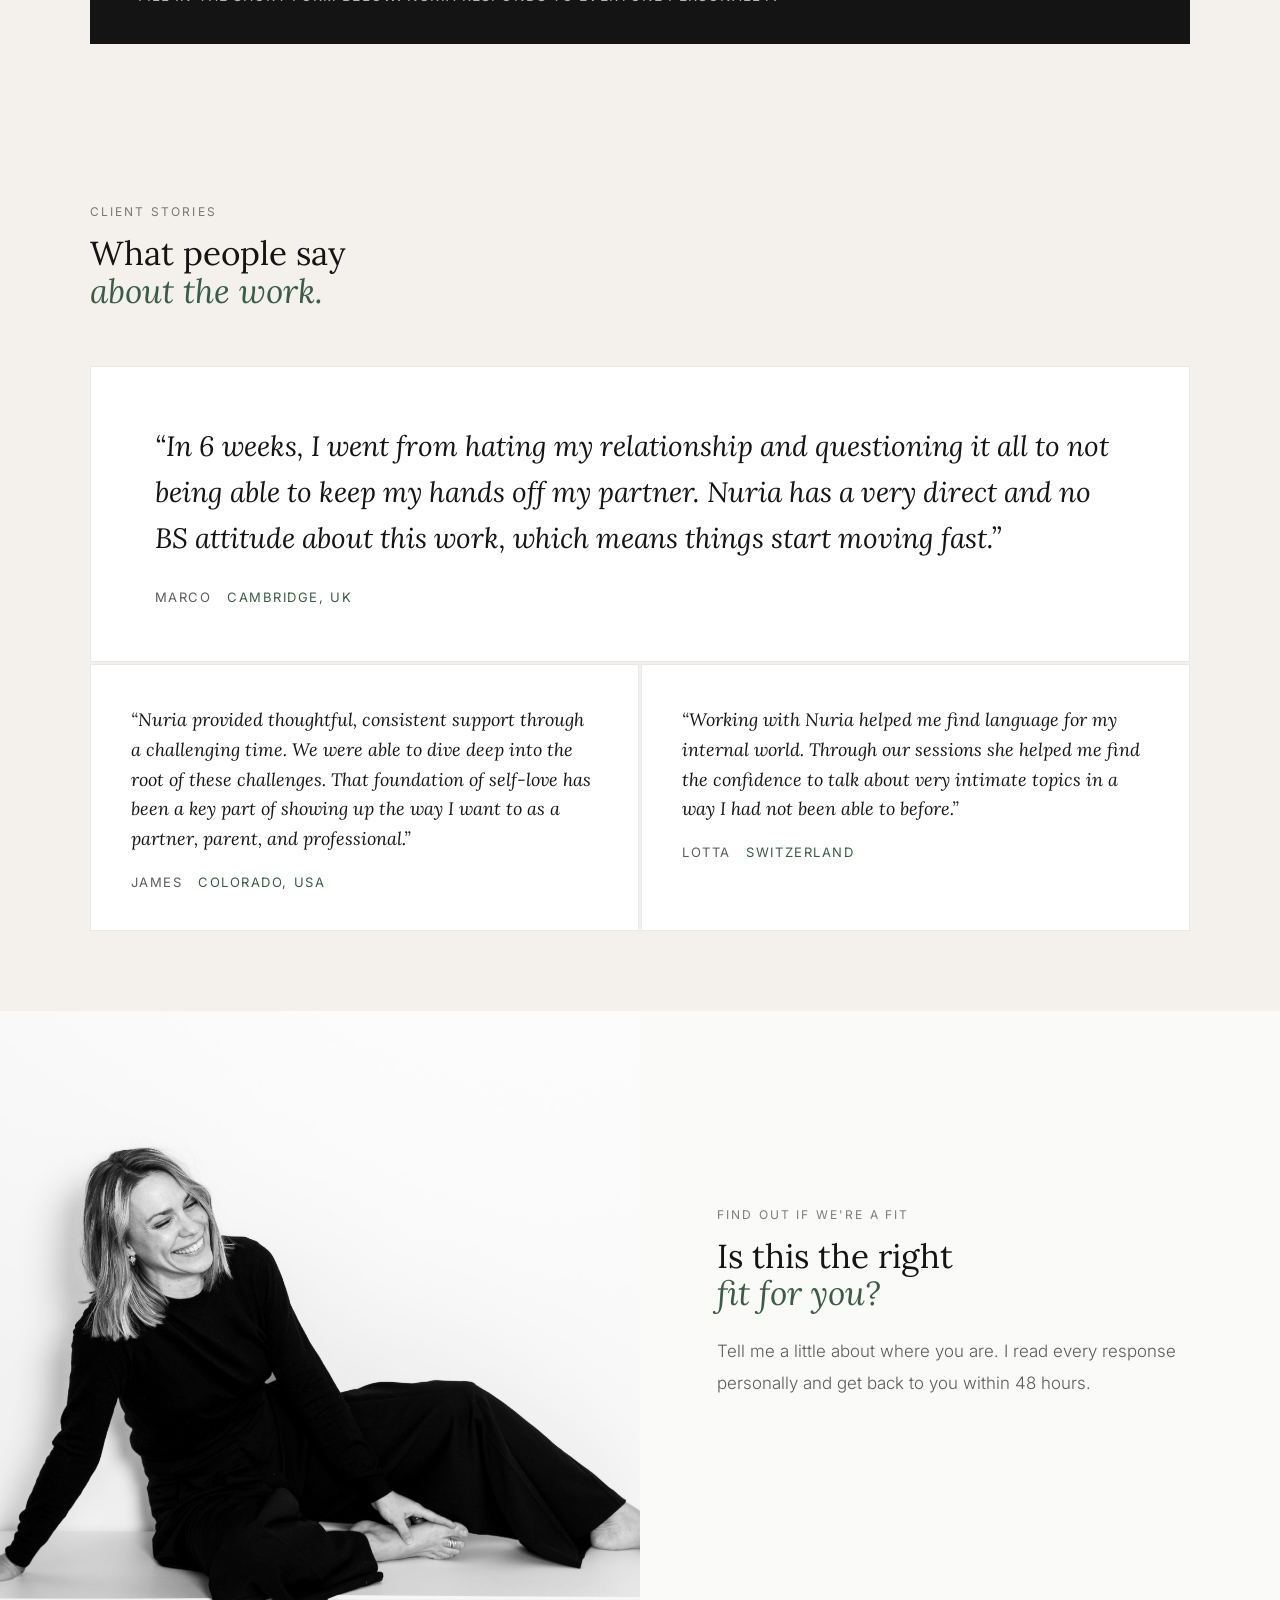
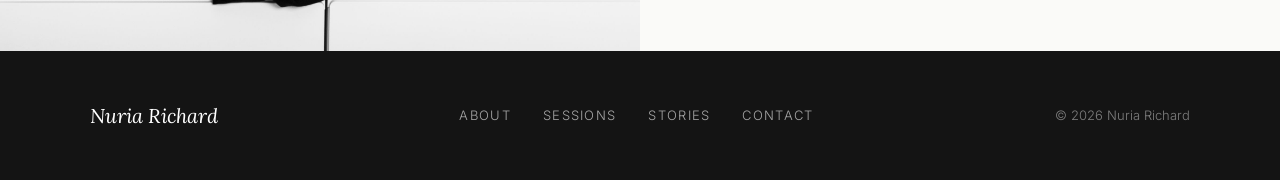
==== commit 4c1af377: "Update process steps copy" ====
--- a/pages/index.html
+++ b/pages/index.html
@@ -145,19 +145,19 @@
         <div class="process-bg-num">1</div>
         <div class="process-step-label">Step 01</div>
         <div class="process-title">You reach out</div>
-        <div class="process-text">Fill in the short form below. Tell me what's going on and what you're hoping for. I read every response personally and get back to you within 48 hours.</div>
+        <div class="process-text">Fill in the short form. Tell me what is going on and what you are hoping for. I read every response personally and get back to you within 48 hours.</div>
       </div>
       <div class="process-step">
         <div class="process-bg-num">2</div>
         <div class="process-step-label">Step 02</div>
-        <div class="process-title">We map your starting point</div>
-        <div class="process-text">The first session goes deeper. We identify the patterns, the blocks, and what your nervous system is actually doing underneath the surface.</div>
+        <div class="process-title">We find the root</div>
+        <div class="process-text">We look at the patterns driving the dynamic, not just the surface arguments, but what is underneath them. Through somatic and inner child work we get to what is actually running the show.</div>
       </div>
       <div class="process-step">
         <div class="process-bg-num">3</div>
         <div class="process-step-label">Step 03</div>
-        <div class="process-title">You leave with real tools</div>
-        <div class="process-text">Every session ends with something concrete to practice. Not insight to sit with. Something you can actually use before the next time we meet.</div>
+        <div class="process-title">You show up differently</div>
+        <div class="process-text">You leave each session with something real to practice. Not insight to sit with but a different capacity. A new way of being in the relationship that you can actually feel in your body.</div>
       </div>
     </div>
   </div>
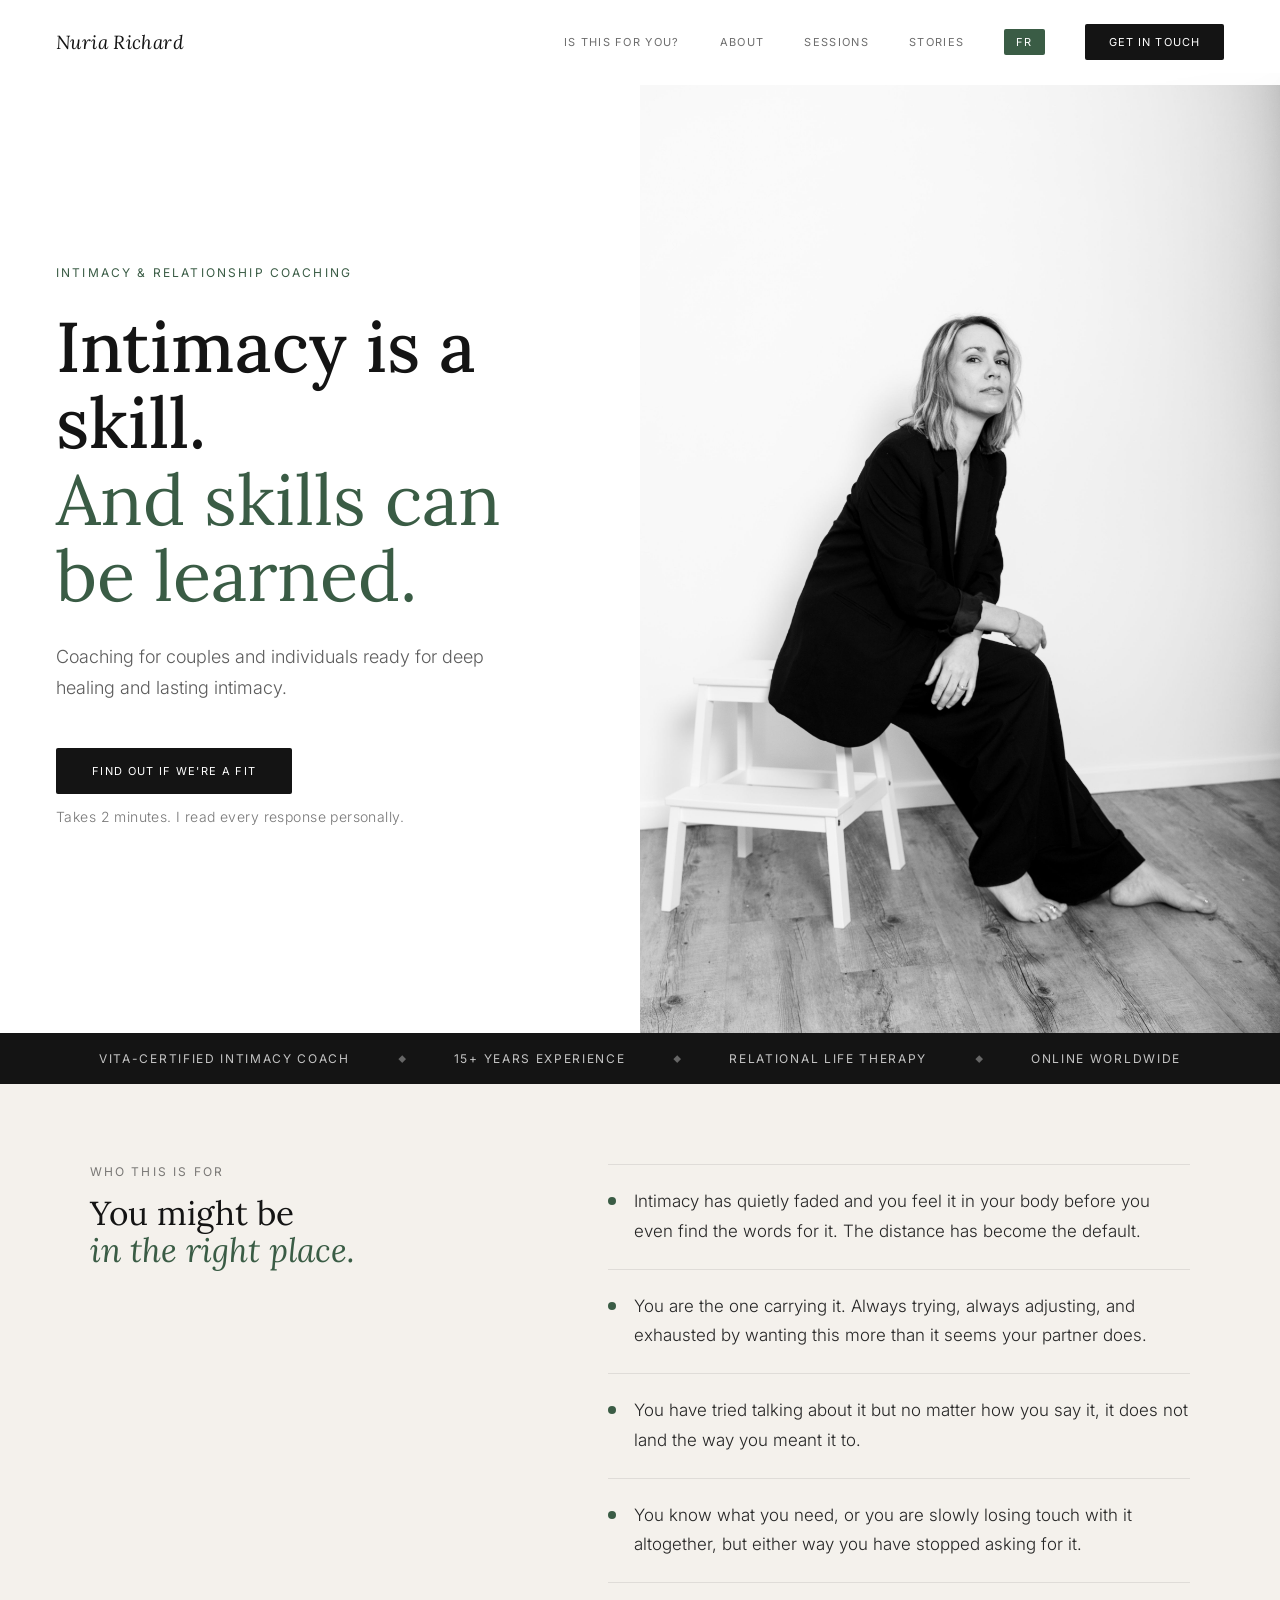
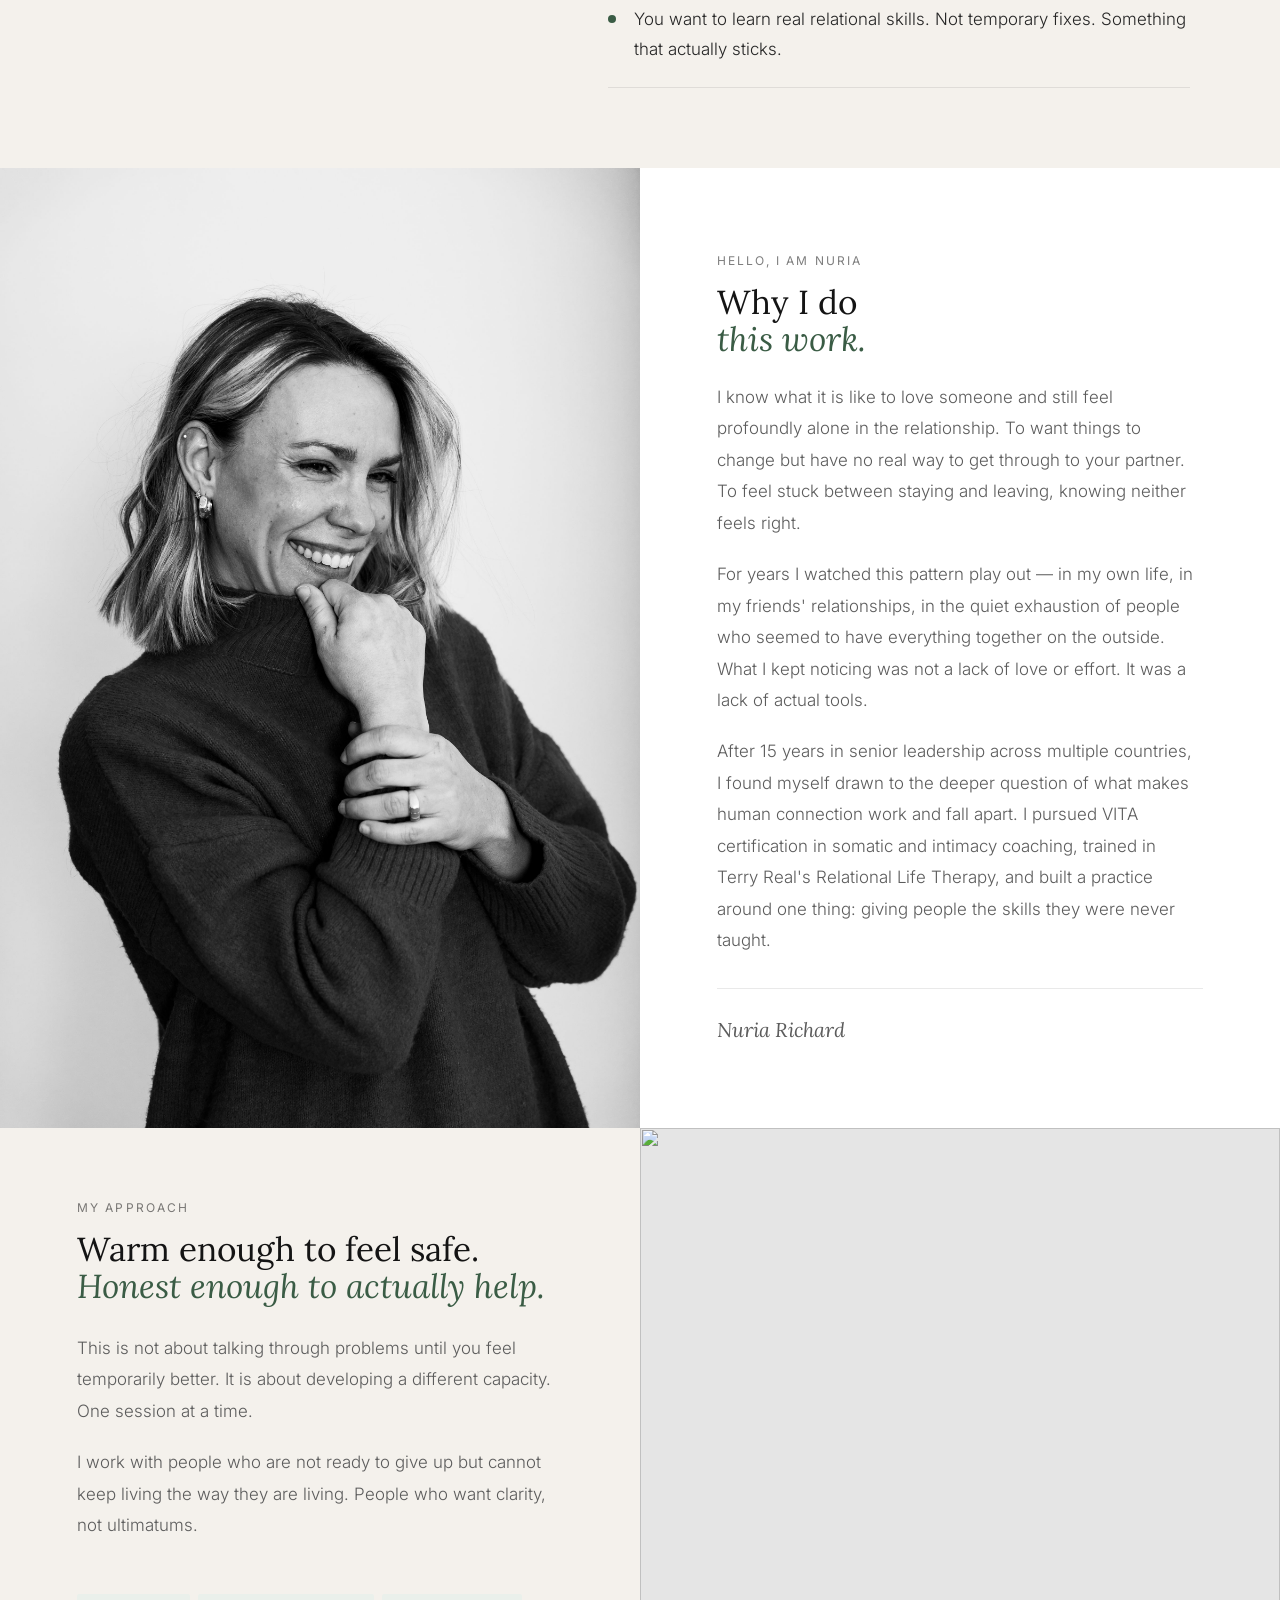
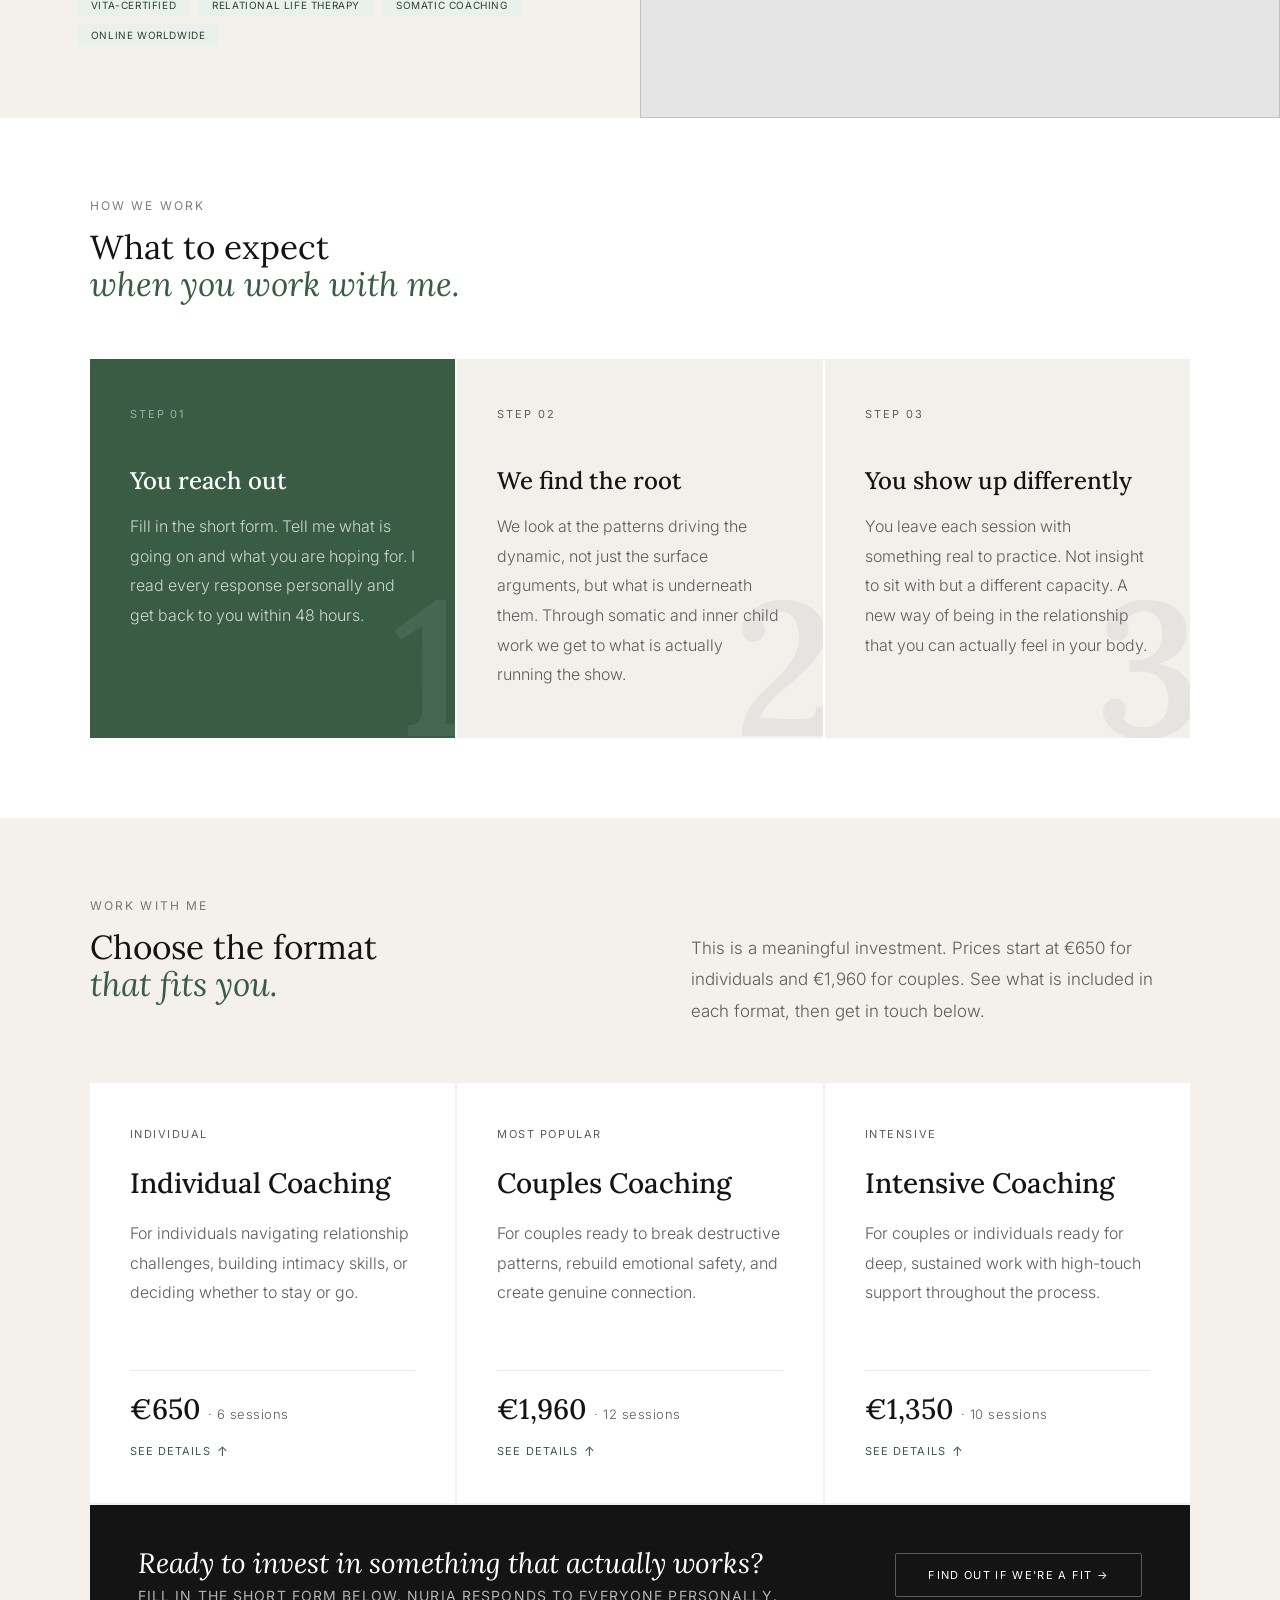
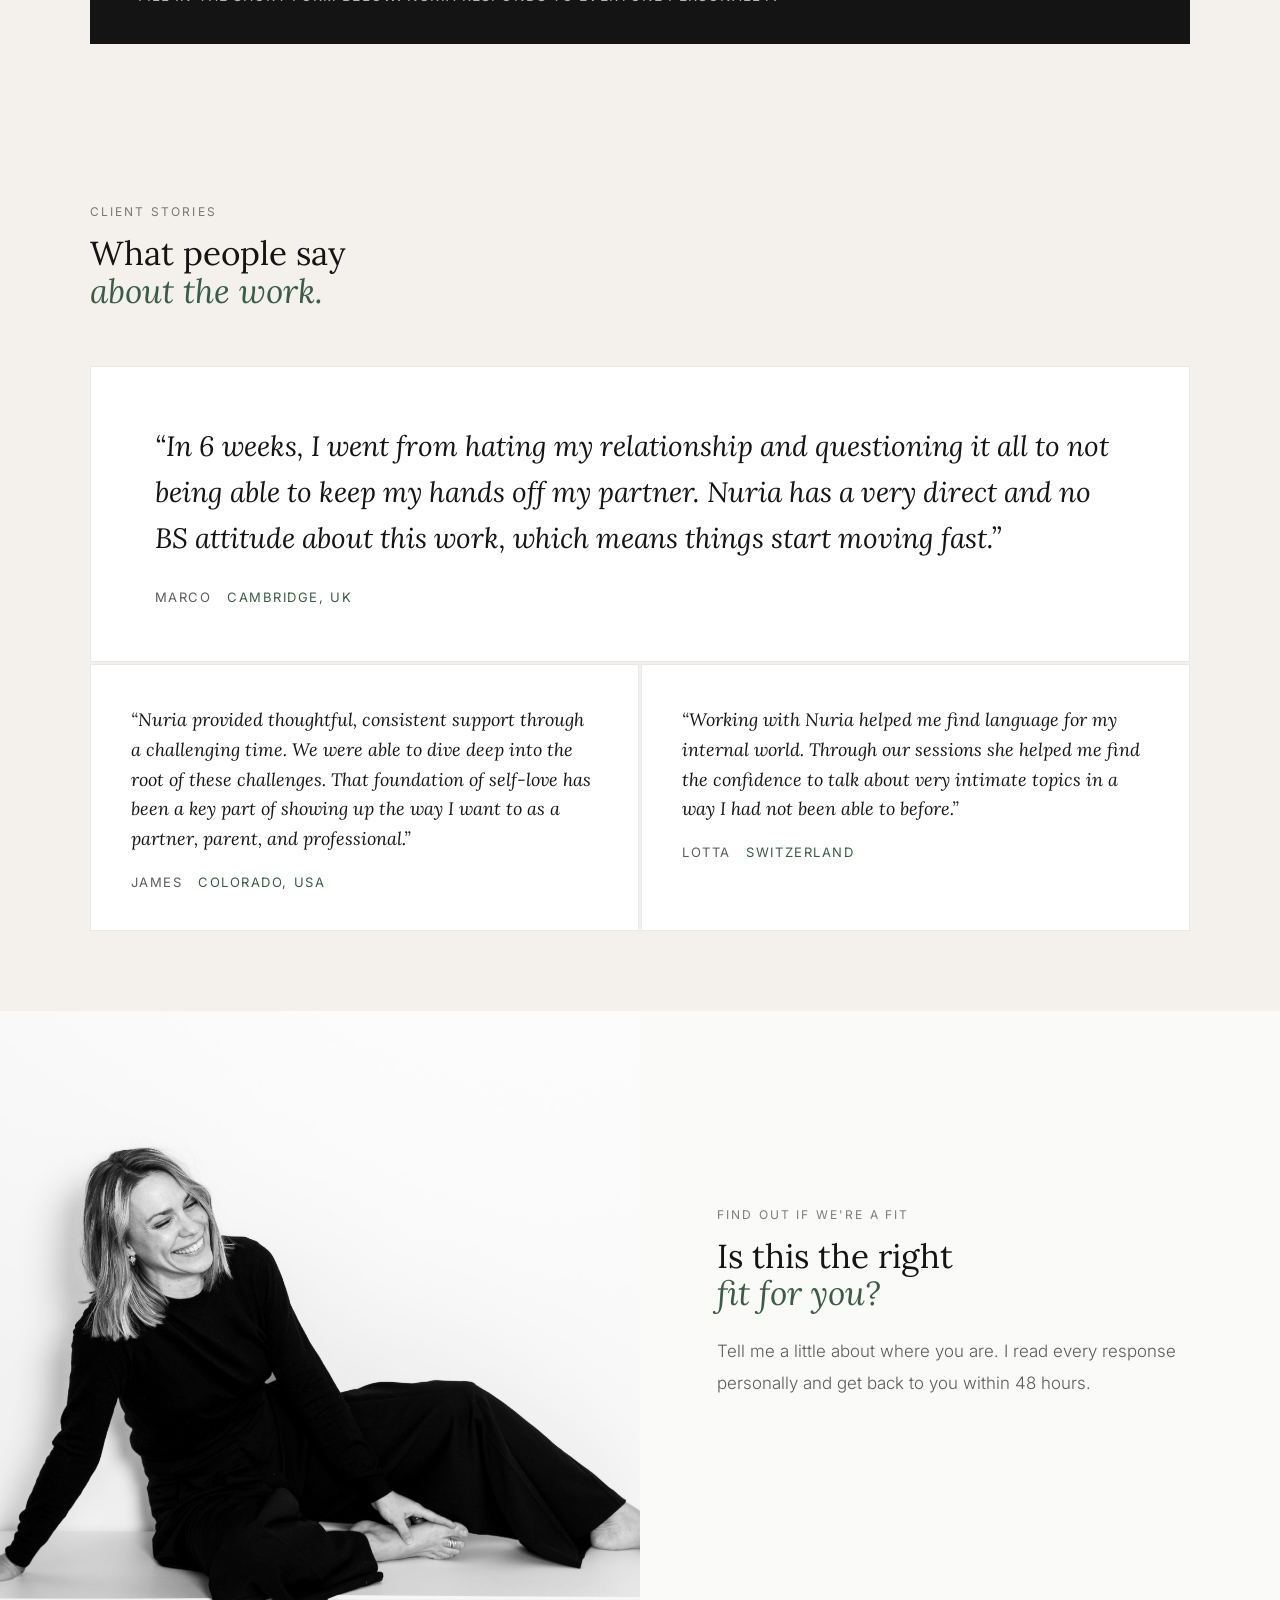
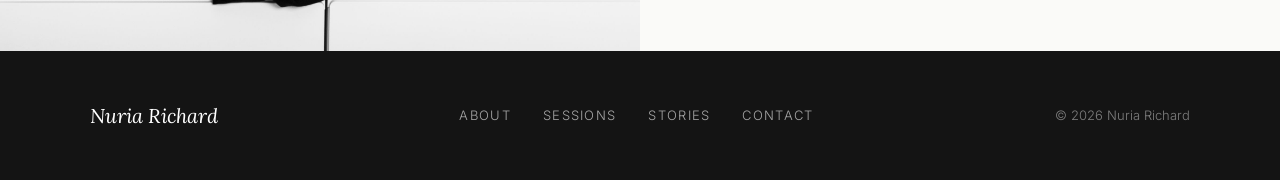
==== commit bfba90a3: "Update prices across EN and FR pages" ====
--- a/pages/index.html
+++ b/pages/index.html
@@ -171,7 +171,7 @@
         <div class="eyebrow">Work with me</div>
         <h2 class="section-title">Choose the format<br><em>that fits you.</em></h2>
       </div>
-      <p class="body-text">This is a meaningful investment. Prices start at €800 for individuals and €2,160 for couples. See what is included in each format, then get in touch below.</p>
+      <p class="body-text">This is a meaningful investment. Prices start at €650 for individuals and €1,960 for couples. See what is included in each format, then get in touch below.</p>
     </div>
     <div class="session-cards">
 
@@ -179,7 +179,7 @@
         <div class="session-tag">Individual</div>
         <div class="session-name">Individual Coaching</div>
         <div class="session-desc">For individuals navigating relationship challenges, building intimacy skills, or deciding whether to stay or go.</div>
-        <div class="session-price">€800 <span>· 6 sessions</span></div>
+        <div class="session-price">€650 <span>· 6 sessions</span></div>
         <div class="session-hint">See details</div>
         <div class="session-peek">
           <div class="peek-tag">Individual · 6 sessions</div>
@@ -195,7 +195,7 @@
             </div>
             <div class="peek-row peek-price">
               <span class="peek-row-label">Investment</span>
-              <span class="peek-row-val">€800</span>
+              <span class="peek-row-val">€650</span>
               <span class="peek-price-note">Payment plans available</span>
             </div>
           </div>
@@ -207,7 +207,7 @@
         <div class="session-tag">Most popular</div>
         <div class="session-name">Couples Coaching</div>
         <div class="session-desc">For couples ready to break destructive patterns, rebuild emotional safety, and create genuine connection.</div>
-        <div class="session-price">€2,160 <span>· 12 sessions</span></div>
+        <div class="session-price">€1,960 <span>· 12 sessions</span></div>
         <div class="session-hint">See details</div>
         <div class="session-peek">
           <div class="peek-tag">Couples · 12 sessions</div>
@@ -223,7 +223,7 @@
             </div>
             <div class="peek-row peek-price">
               <span class="peek-row-label">Investment</span>
-              <span class="peek-row-val">€2,160</span>
+              <span class="peek-row-val">€1,960</span>
               <span class="peek-price-note">Payment plans available</span>
             </div>
           </div>
@@ -235,7 +235,7 @@
         <div class="session-tag">Intensive</div>
         <div class="session-name">Intensive Coaching</div>
         <div class="session-desc">For couples or individuals ready for deep, sustained work with high-touch support throughout the process.</div>
-        <div class="session-price">€1,500 <span>· 10 sessions</span></div>
+        <div class="session-price">€1,350 <span>· 10 sessions</span></div>
         <div class="session-hint">See details</div>
         <div class="session-peek">
           <div class="peek-tag">Intensive · 10 sessions</div>
@@ -251,7 +251,7 @@
             </div>
             <div class="peek-row peek-price">
               <span class="peek-row-label">Investment</span>
-              <span class="peek-row-val">€1,500</span>
+              <span class="peek-row-val">€1,350</span>
               <span class="peek-price-note">Payment plan available</span>
             </div>
           </div>
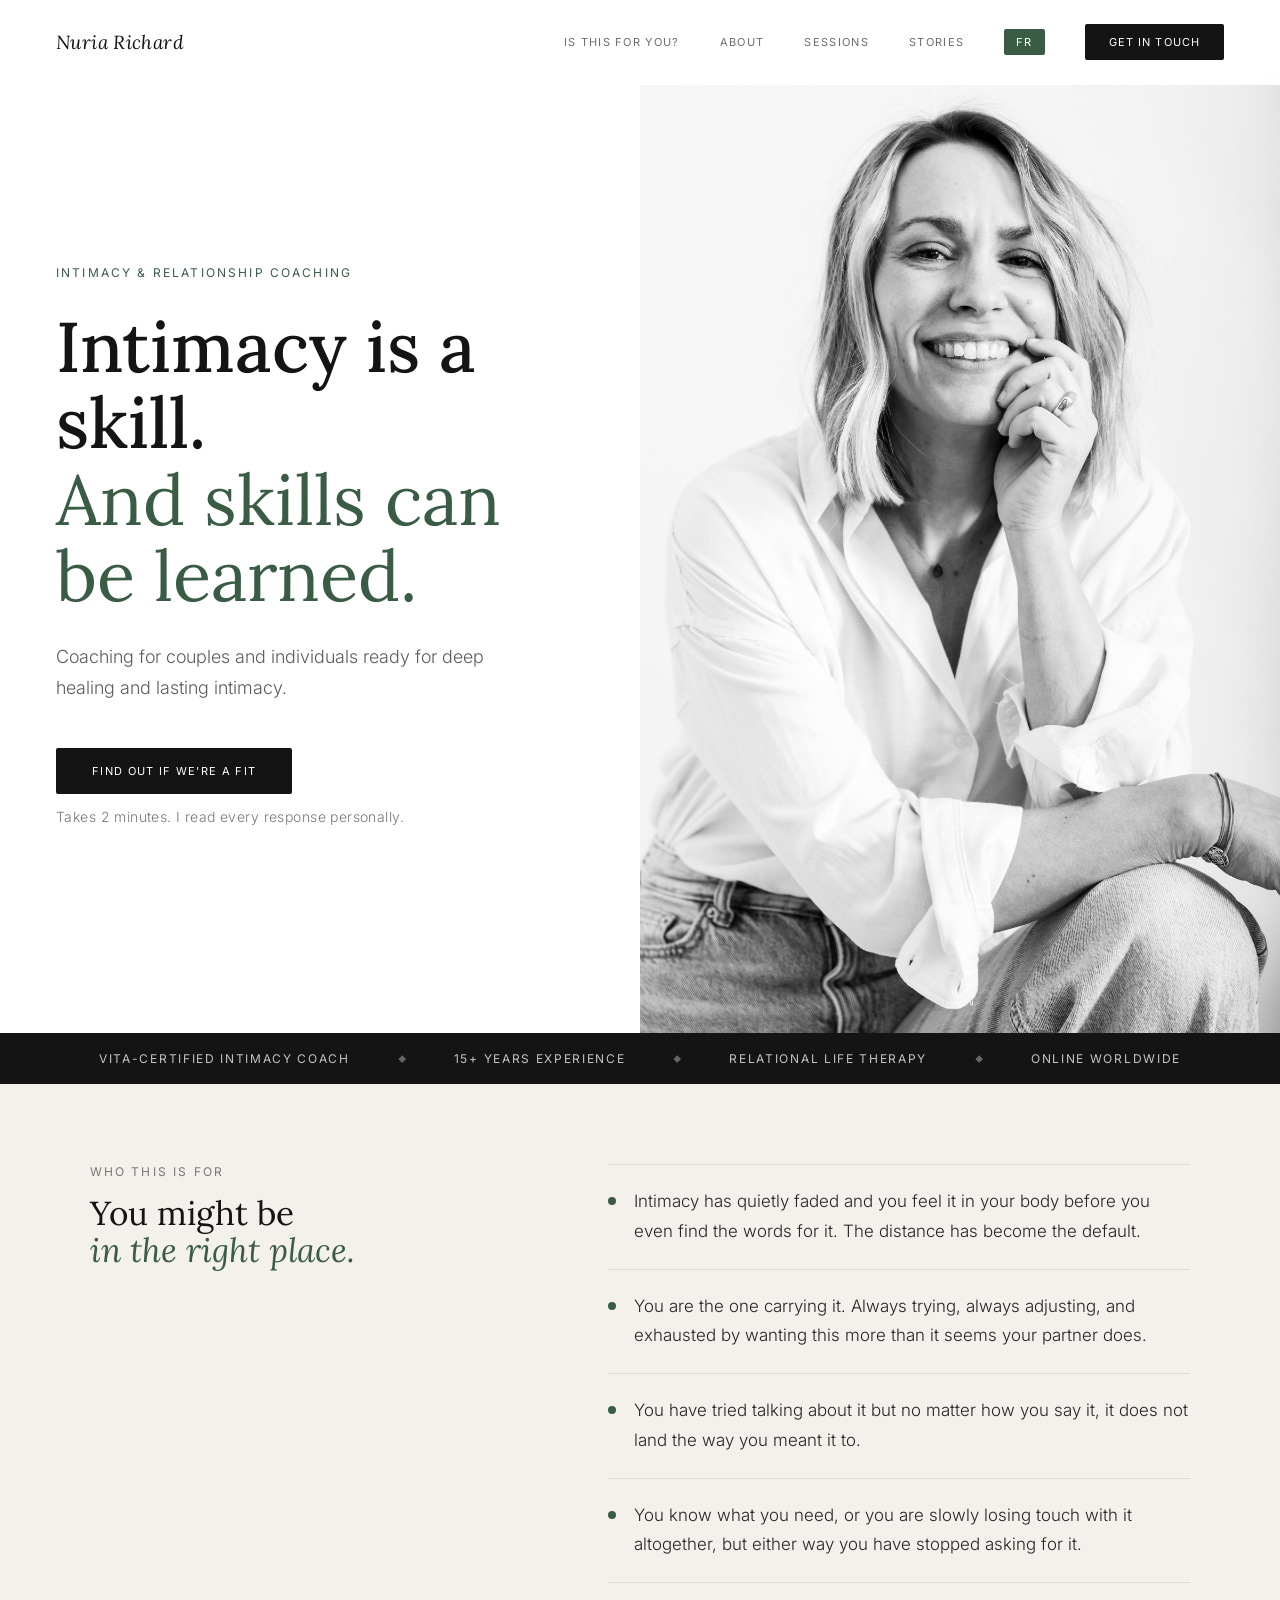
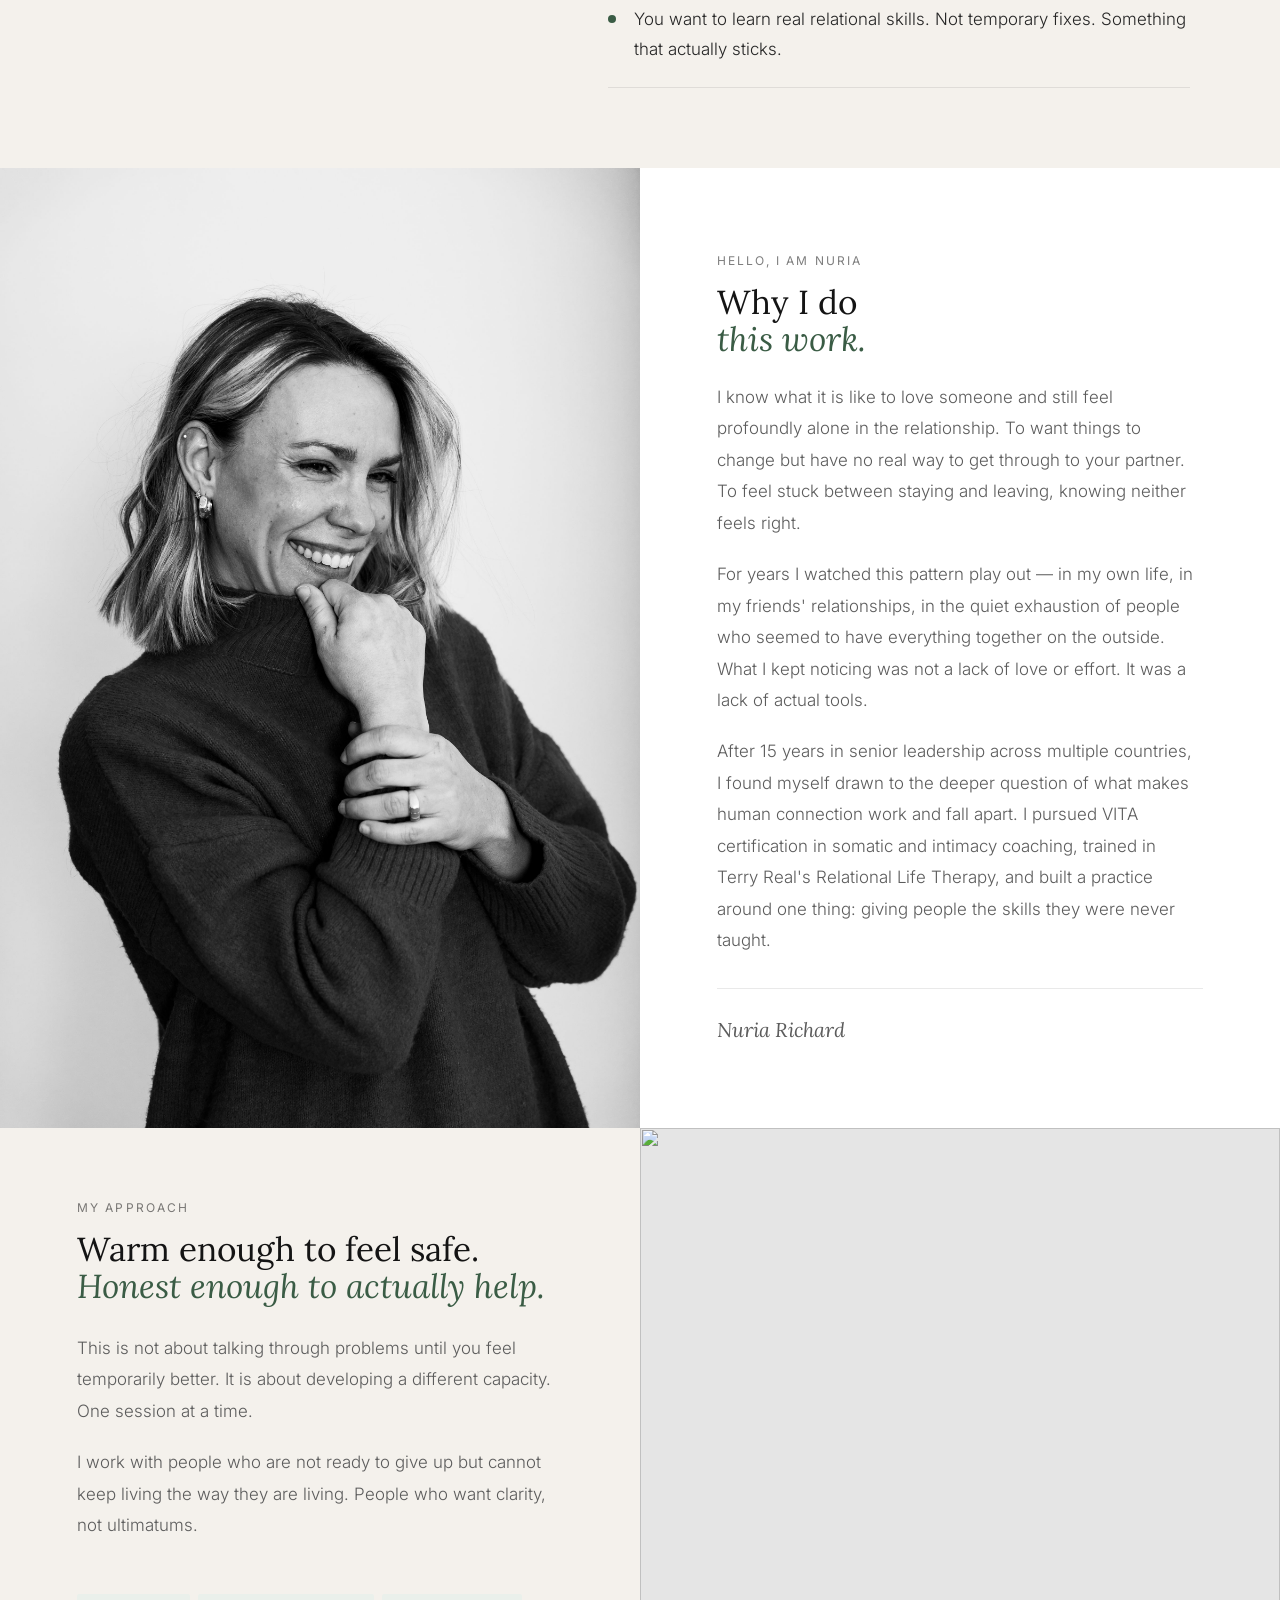
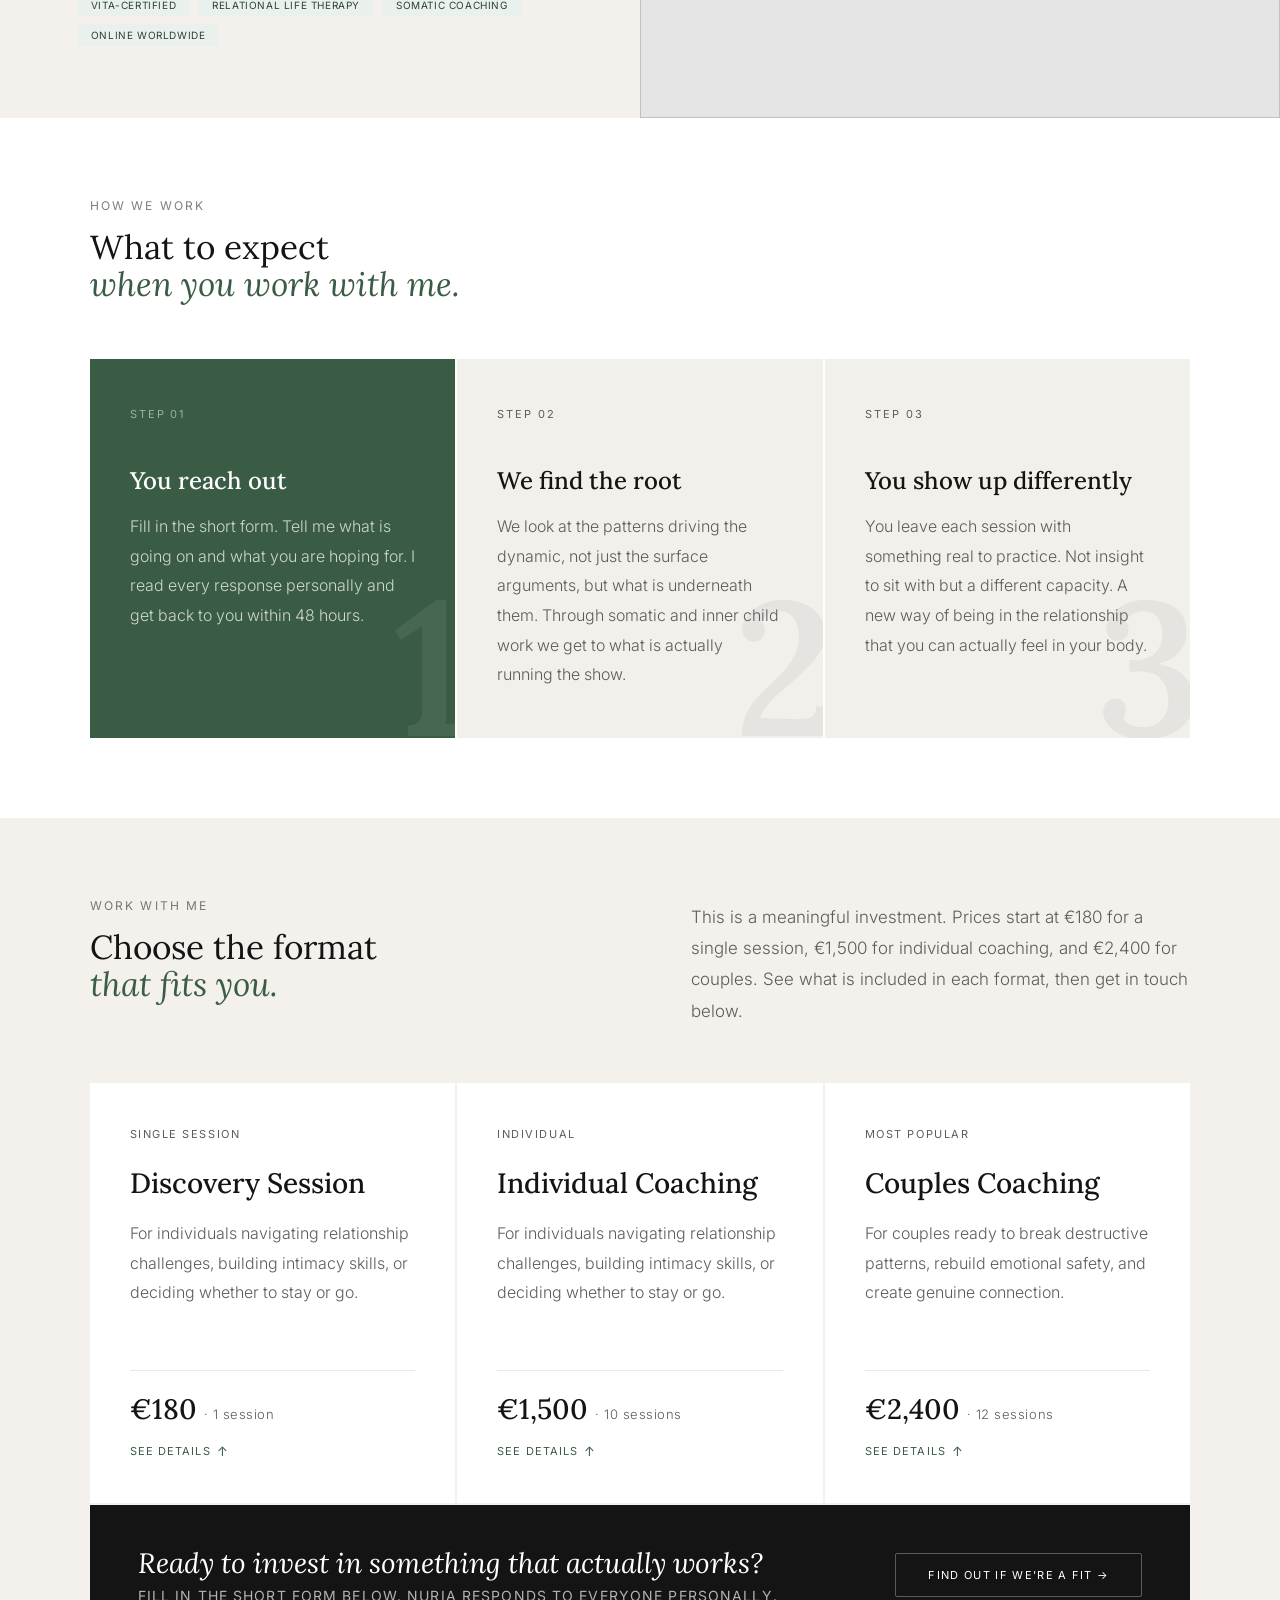
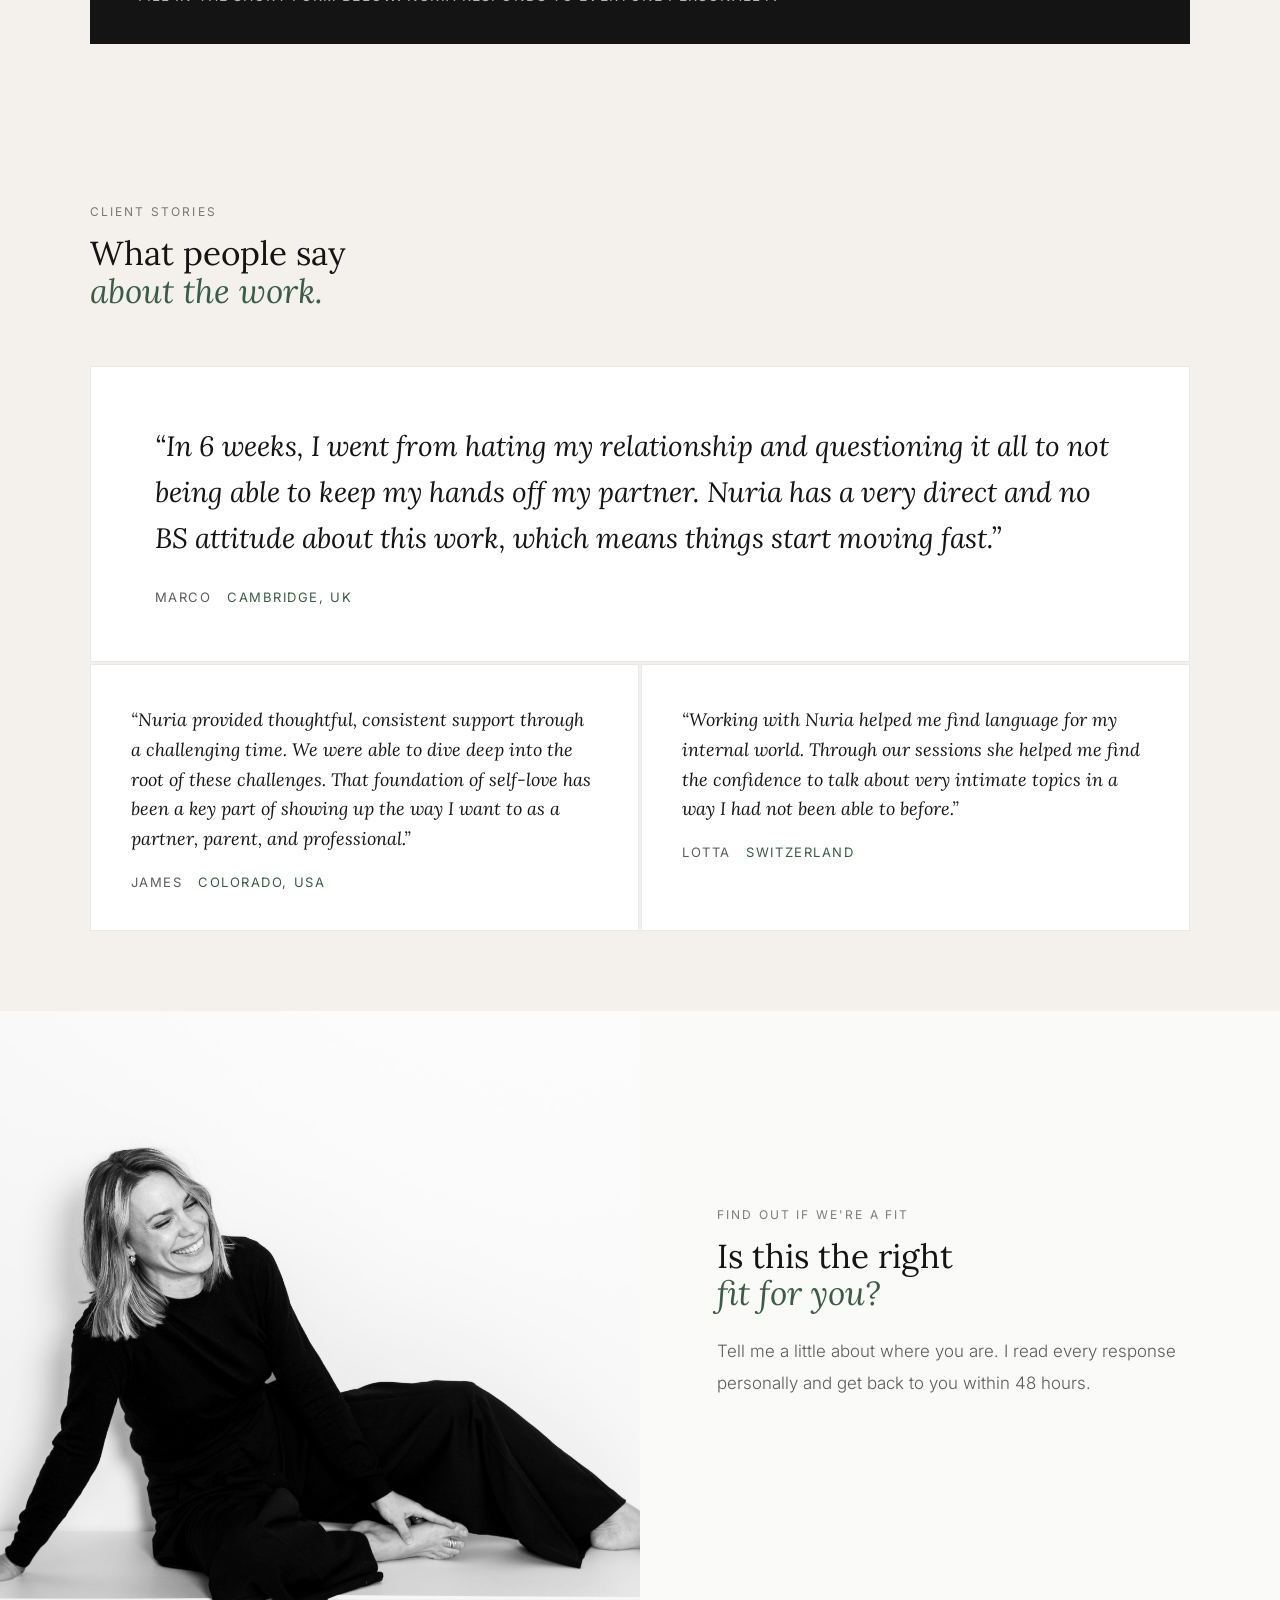
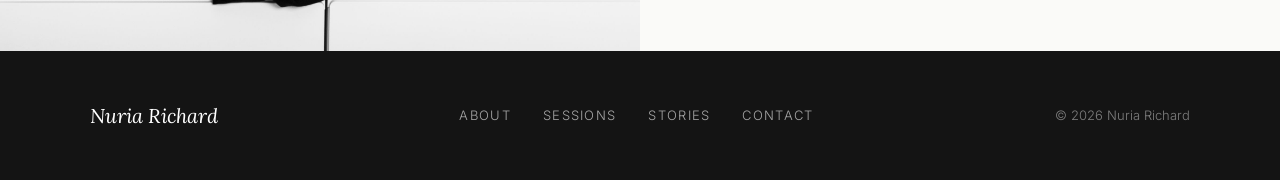
==== commit f752a61b: "Update session cards: add Discovery Session, update prices and formats, remove Intensive card Co-Aut" ====
--- a/pages/index.html
+++ b/pages/index.html
@@ -171,23 +171,50 @@
         <div class="eyebrow">Work with me</div>
         <h2 class="section-title">Choose the format<br><em>that fits you.</em></h2>
       </div>
-      <p class="body-text">This is a meaningful investment. Prices start at €650 for individuals and €1,960 for couples. See what is included in each format, then get in touch below.</p>
+      <p class="body-text">This is a meaningful investment. Prices start at €180 for a single session, €1,500 for individual coaching, and €2,400 for couples. See what is included in each format, then get in touch below.</p>
     </div>
     <div class="session-cards">
+
+      <div class="session-card">
+        <div class="session-tag">Single Session</div>
+        <div class="session-name">Discovery Session</div>
+        <div class="session-desc">For individuals navigating relationship challenges, building intimacy skills, or deciding whether to stay or go.</div>
+        <div class="session-price">€180 <span>· 1 session</span></div>
+        <div class="session-hint">See details</div>
+        <div class="session-peek">
+          <div class="peek-tag">Single Session · 1 session</div>
+          <div class="peek-name">Discovery Session</div>
+          <div class="peek-rows">
+            <div class="peek-row">
+              <span class="peek-row-label">Format</span>
+              <span class="peek-row-val">90 min · one session · online</span>
+            </div>
+            <div class="peek-row">
+              <span class="peek-row-label">Includes</span>
+              <span class="peek-row-val">WhatsApp support · meditation &amp; resource library · session recaps with next steps</span>
+            </div>
+            <div class="peek-row peek-price">
+              <span class="peek-row-label">Investment</span>
+              <span class="peek-row-val">€180</span>
+            </div>
+          </div>
+          <a class="peek-book" href="#book">Find out if we're a fit →</a>
+        </div>
+      </div>
 
       <div class="session-card">
         <div class="session-tag">Individual</div>
         <div class="session-name">Individual Coaching</div>
         <div class="session-desc">For individuals navigating relationship challenges, building intimacy skills, or deciding whether to stay or go.</div>
-        <div class="session-price">€650 <span>· 6 sessions</span></div>
+        <div class="session-price">€1,500 <span>· 10 sessions</span></div>
         <div class="session-hint">See details</div>
         <div class="session-peek">
-          <div class="peek-tag">Individual · 6 sessions</div>
+          <div class="peek-tag">Individual · 10 sessions</div>
           <div class="peek-name">Individual Coaching</div>
           <div class="peek-rows">
             <div class="peek-row">
               <span class="peek-row-label">Format</span>
-              <span class="peek-row-val">75 min · every 2–3 weeks · 3–4 months</span>
+              <span class="peek-row-val">75 min · bi-weekly · 5 months</span>
             </div>
             <div class="peek-row">
               <span class="peek-row-label">Includes</span>
@@ -195,7 +222,7 @@
             </div>
             <div class="peek-row peek-price">
               <span class="peek-row-label">Investment</span>
-              <span class="peek-row-val">€650</span>
+              <span class="peek-row-val">€1,500</span>
               <span class="peek-price-note">Payment plans available</span>
             </div>
           </div>
@@ -207,7 +234,7 @@
         <div class="session-tag">Most popular</div>
         <div class="session-name">Couples Coaching</div>
         <div class="session-desc">For couples ready to break destructive patterns, rebuild emotional safety, and create genuine connection.</div>
-        <div class="session-price">€1,960 <span>· 12 sessions</span></div>
+        <div class="session-price">€2,400 <span>· 12 sessions</span></div>
         <div class="session-hint">See details</div>
         <div class="session-peek">
           <div class="peek-tag">Couples · 12 sessions</div>
@@ -215,7 +242,7 @@
           <div class="peek-rows">
             <div class="peek-row">
               <span class="peek-row-label">Format</span>
-              <span class="peek-row-val">90 min · every 2–3 weeks · 6 months</span>
+              <span class="peek-row-val">90 min · bi-weekly · 6 months</span>
             </div>
             <div class="peek-row">
               <span class="peek-row-label">Includes</span>
@@ -223,36 +250,8 @@
             </div>
             <div class="peek-row peek-price">
               <span class="peek-row-label">Investment</span>
-              <span class="peek-row-val">€1,960</span>
+              <span class="peek-row-val">€2,400</span>
               <span class="peek-price-note">Payment plans available</span>
-            </div>
-          </div>
-          <a class="peek-book" href="#book">Find out if we're a fit →</a>
-        </div>
-      </div>
-
-      <div class="session-card">
-        <div class="session-tag">Intensive</div>
-        <div class="session-name">Intensive Coaching</div>
-        <div class="session-desc">For couples or individuals ready for deep, sustained work with high-touch support throughout the process.</div>
-        <div class="session-price">€1,350 <span>· 10 sessions</span></div>
-        <div class="session-hint">See details</div>
-        <div class="session-peek">
-          <div class="peek-tag">Intensive · 10 sessions</div>
-          <div class="peek-name">Intensive Coaching</div>
-          <div class="peek-rows">
-            <div class="peek-row">
-              <span class="peek-row-label">Format</span>
-              <span class="peek-row-val">2 hrs · bi-weekly · 6 months</span>
-            </div>
-            <div class="peek-row">
-              <span class="peek-row-label">Includes</span>
-              <span class="peek-row-val">WhatsApp/Voxer support · priority scheduling · customised exercises · detailed progress tracking</span>
-            </div>
-            <div class="peek-row peek-price">
-              <span class="peek-row-label">Investment</span>
-              <span class="peek-row-val">€1,350</span>
-              <span class="peek-price-note">Payment plan available</span>
             </div>
           </div>
           <a class="peek-book" href="#book">Find out if we're a fit →</a>
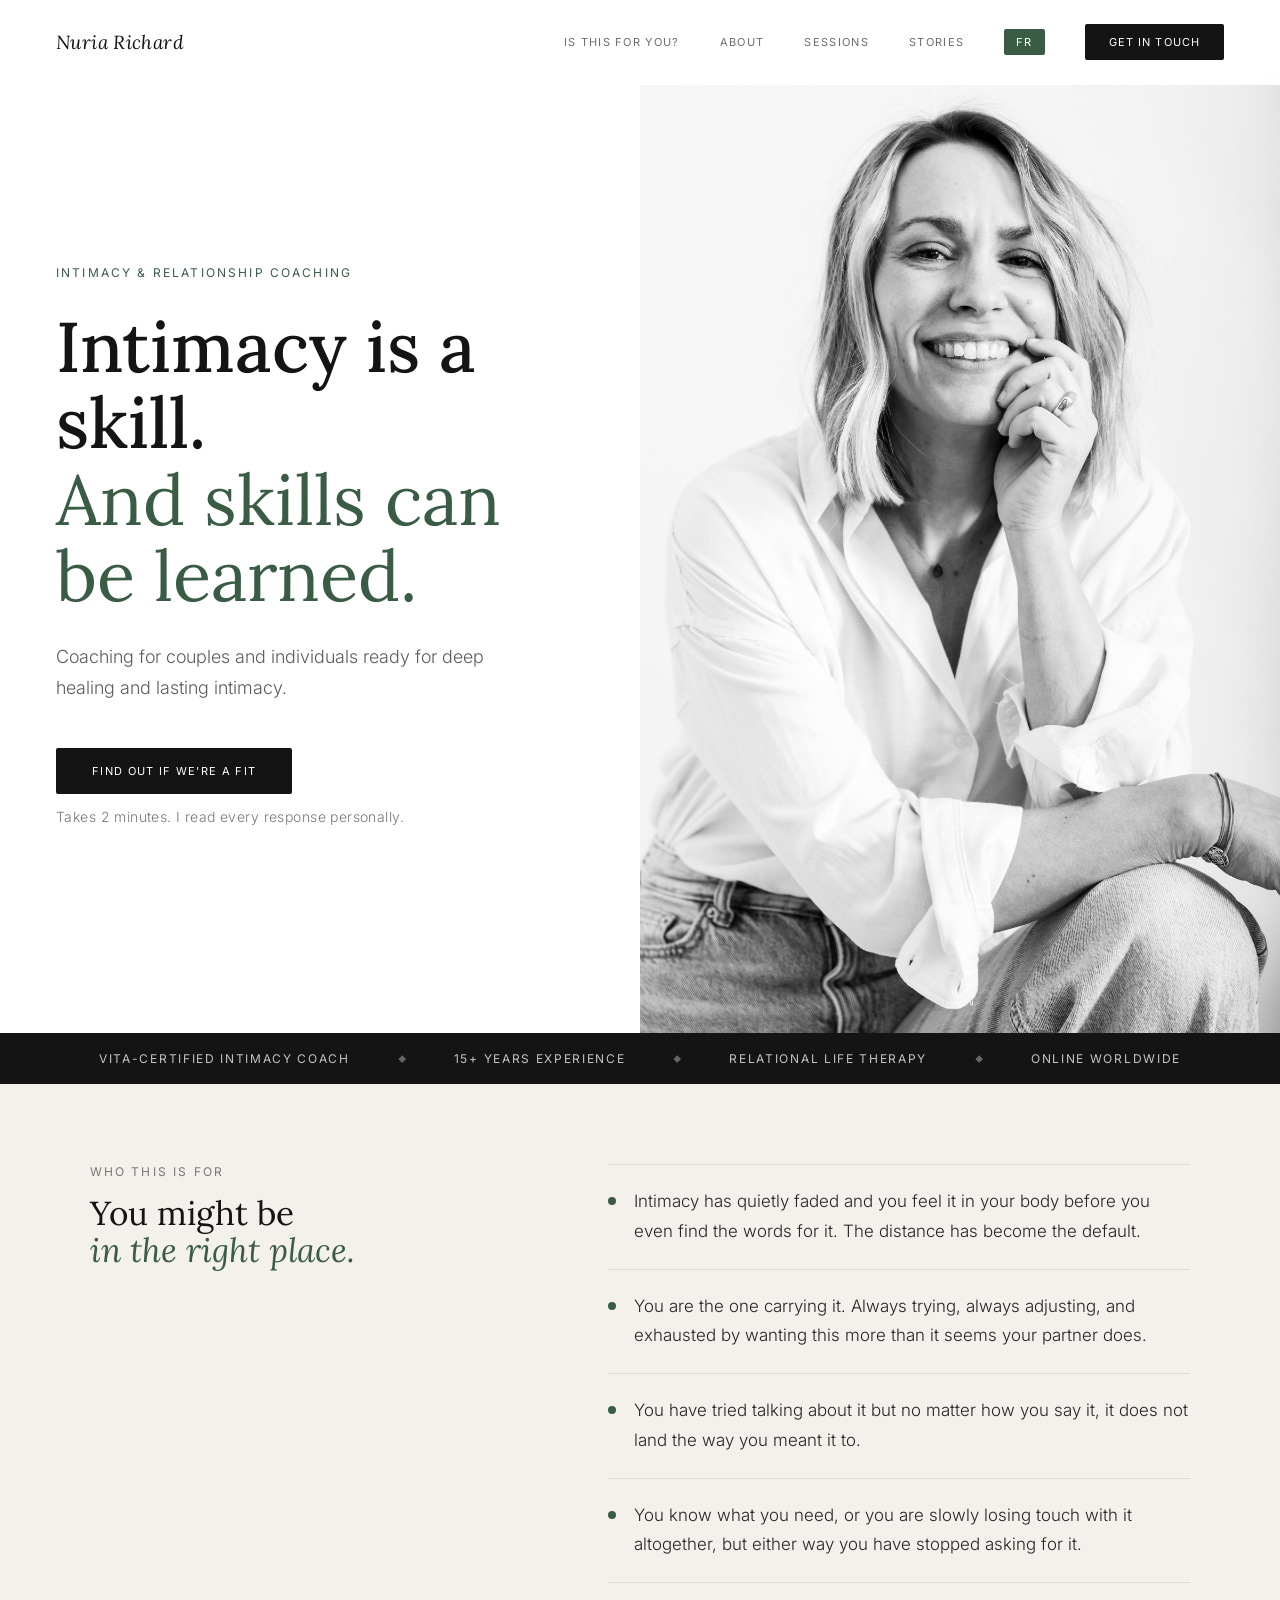
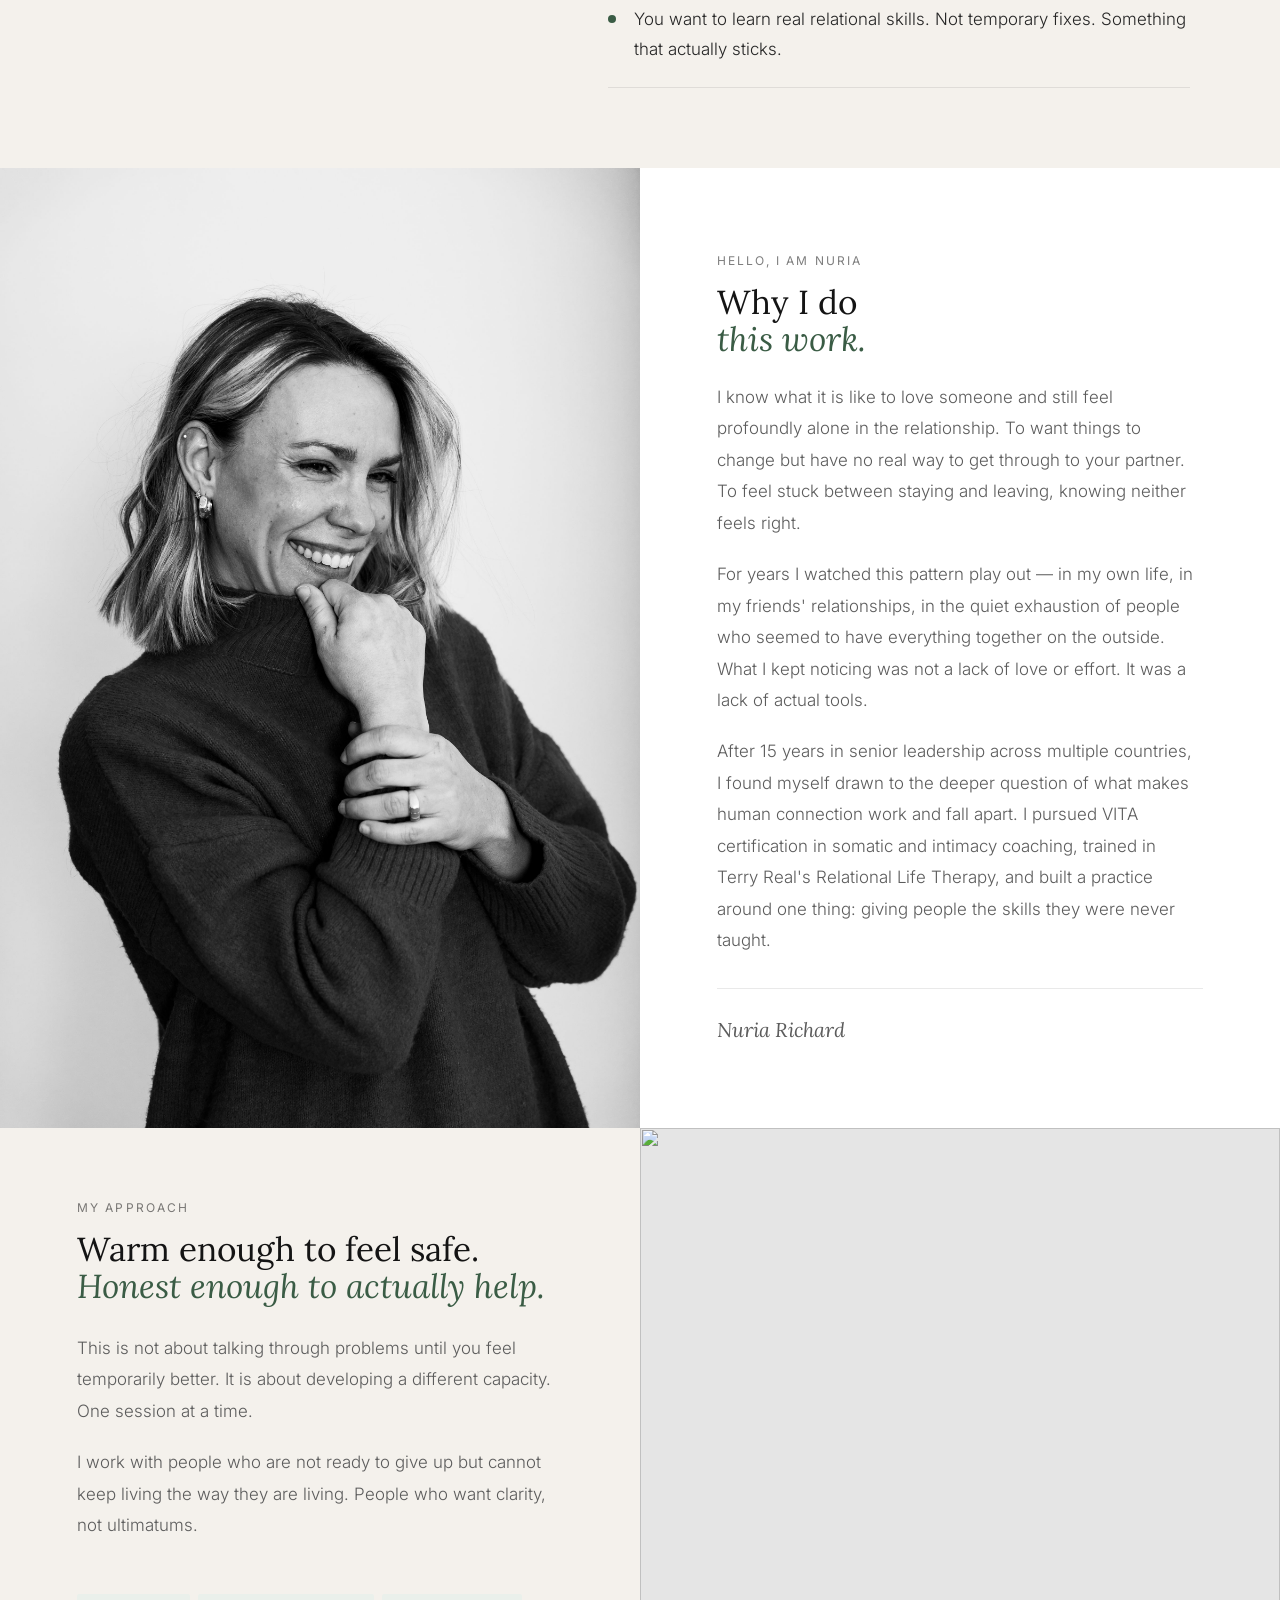
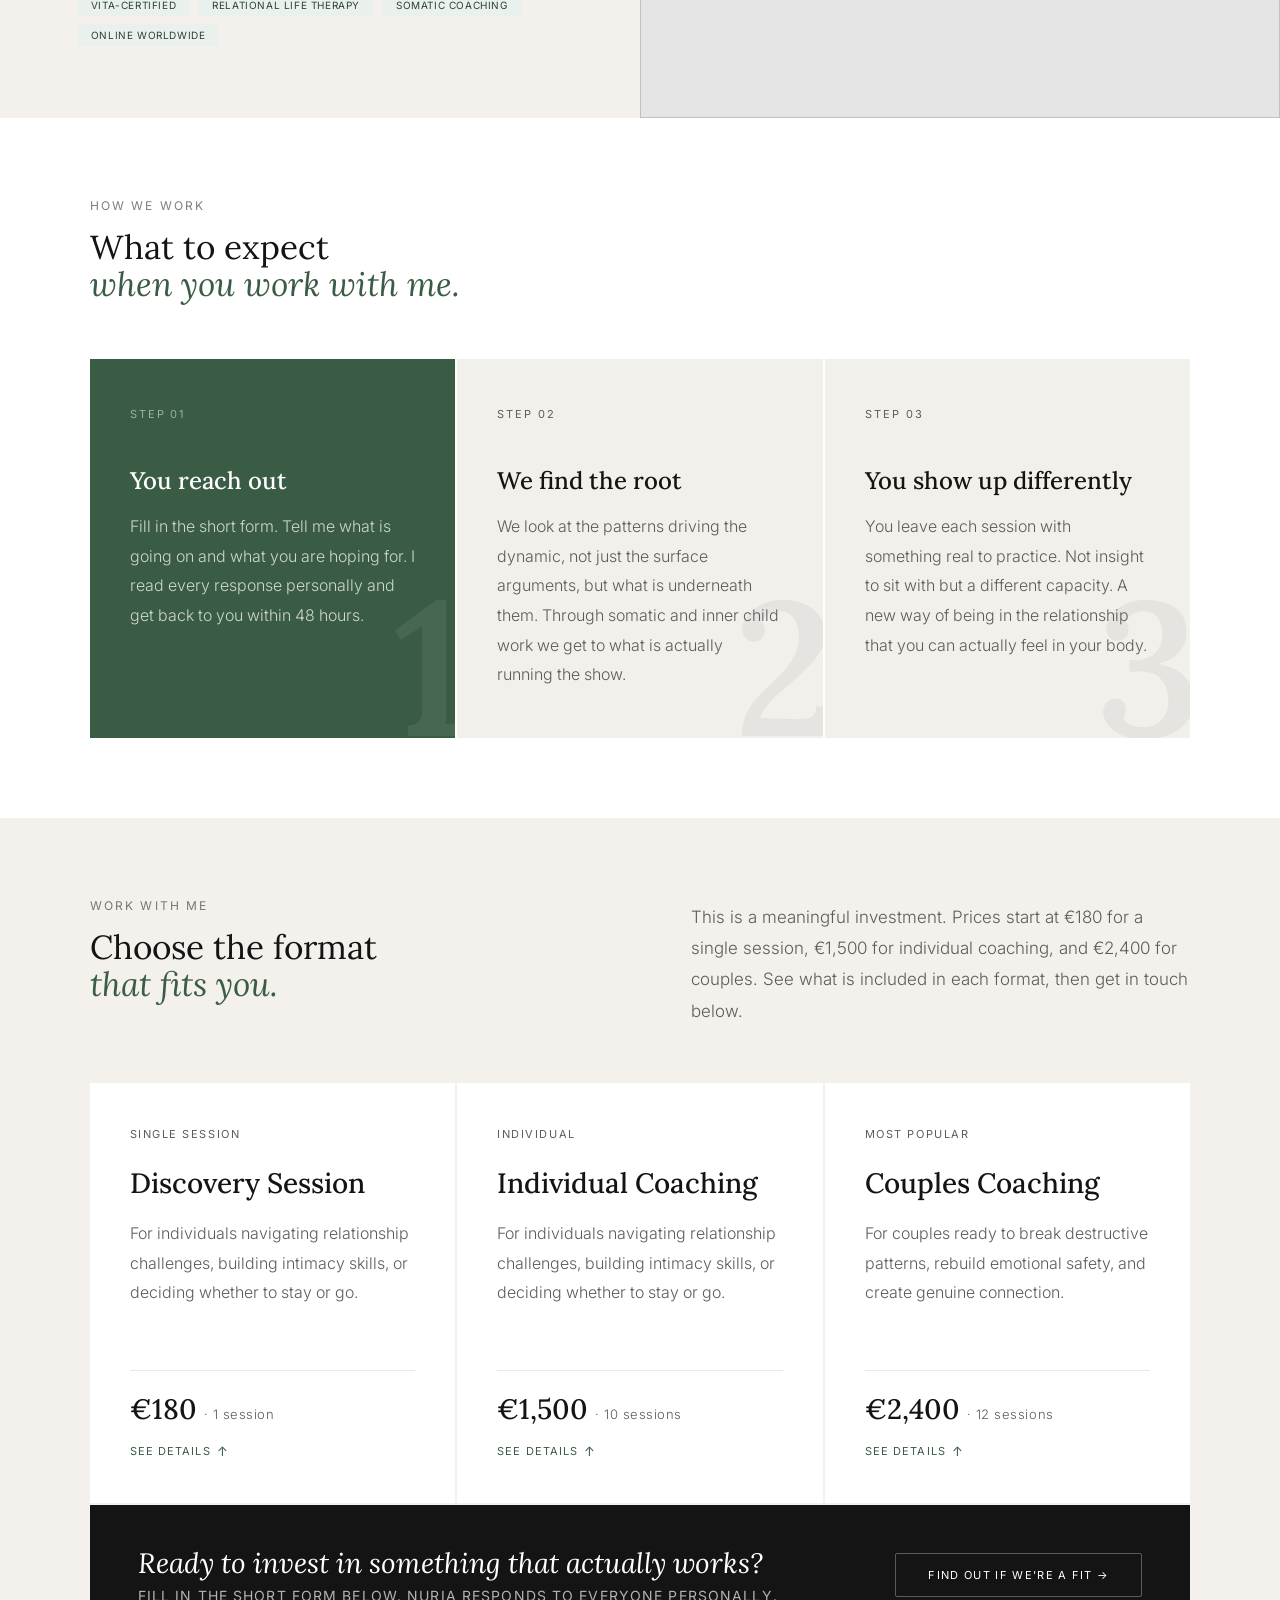
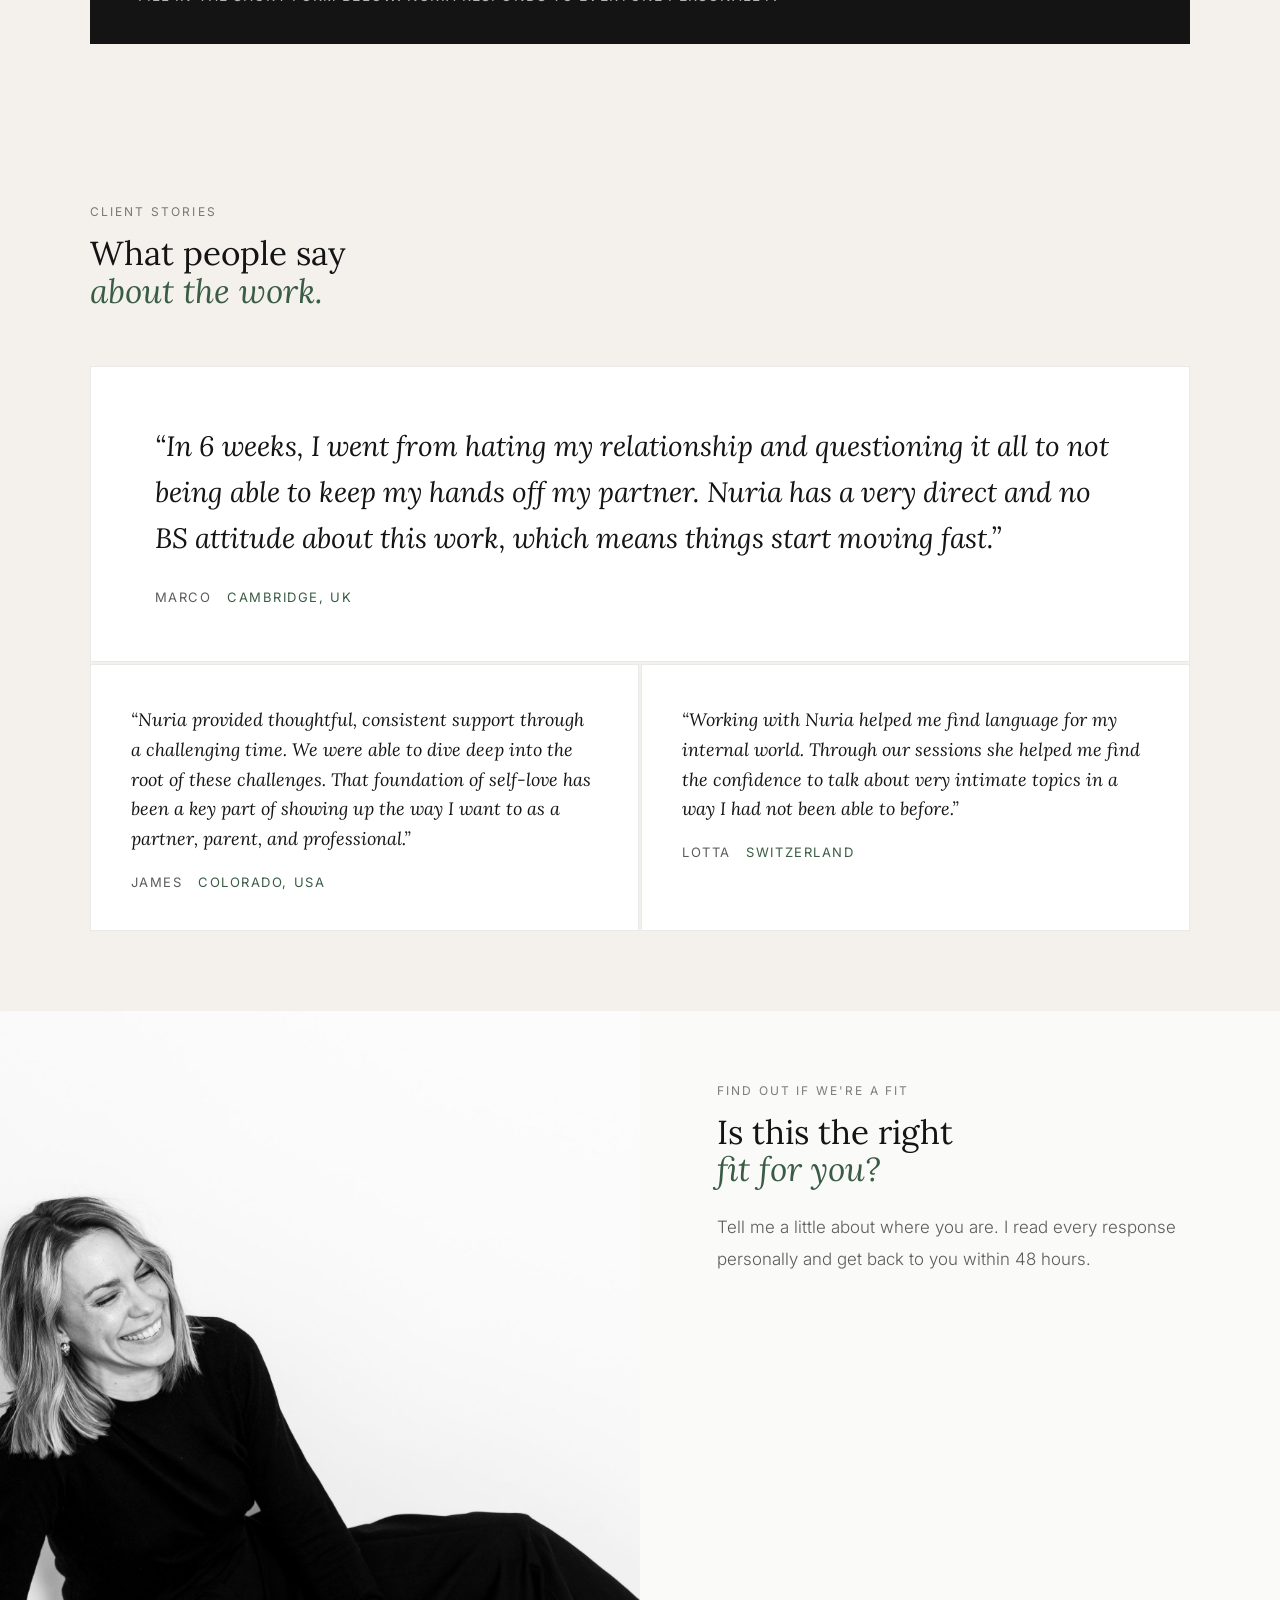
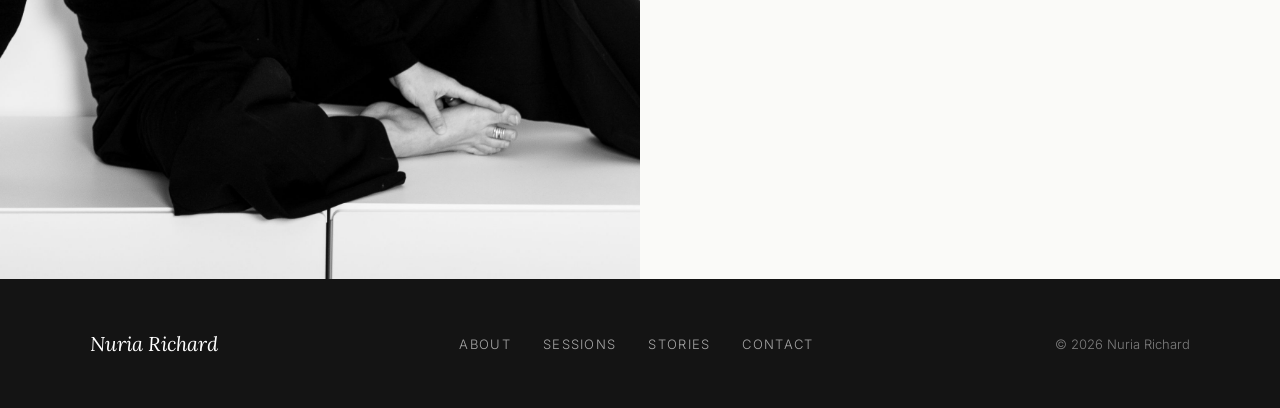
==== commit 598f7226: "Replace Typeform embed with Tally embed (VLAVJM) Co-Authored-By: Claude Sonnet 4.6 <noreply@anthropi" ====
--- a/pages/index.html
+++ b/pages/index.html
@@ -306,8 +306,7 @@
       <div class="eyebrow">Find out if we're a fit</div>
       <h2 class="section-title">Is this the right<br><em>fit for you?</em></h2>
       <p class="body-text">Tell me a little about where you are. I read every response personally and get back to you within 48 hours.</p>
-      <div data-tf-live="R5MIAYJe" style="margin-top: 24px;"></div>
-      <script src="//embed.typeform.com/next/embed.js"></script>
+      <iframe data-tally-src='https://tally.so/embed/VLAVJM?alignLeft=1&hideTitle=1&transparentBackground=1' loading='lazy' width='100%' height='500' frameborder='0' marginheight='0' marginwidth='0' title='Find out if we are a fit'></iframe><script>var d=document,w='https://tally.so/widgets/embed.js',v=function(){'undefined'!=typeof Tally?Tally.loadEmbeds():d.querySelectorAll('iframe[data-tally-src]:not([src])').forEach((function(e){e.src=e.dataset.tallySrc}))};if('undefined'!=typeof Tally){v();}else if(d.querySelector('script[src="'+w+'"]')==null){var s=d.createElement('script');s.src=w;s.onload=v;s.onerror=v;d.body.appendChild(s);}</script>
     </div>
   </div>
 </div>
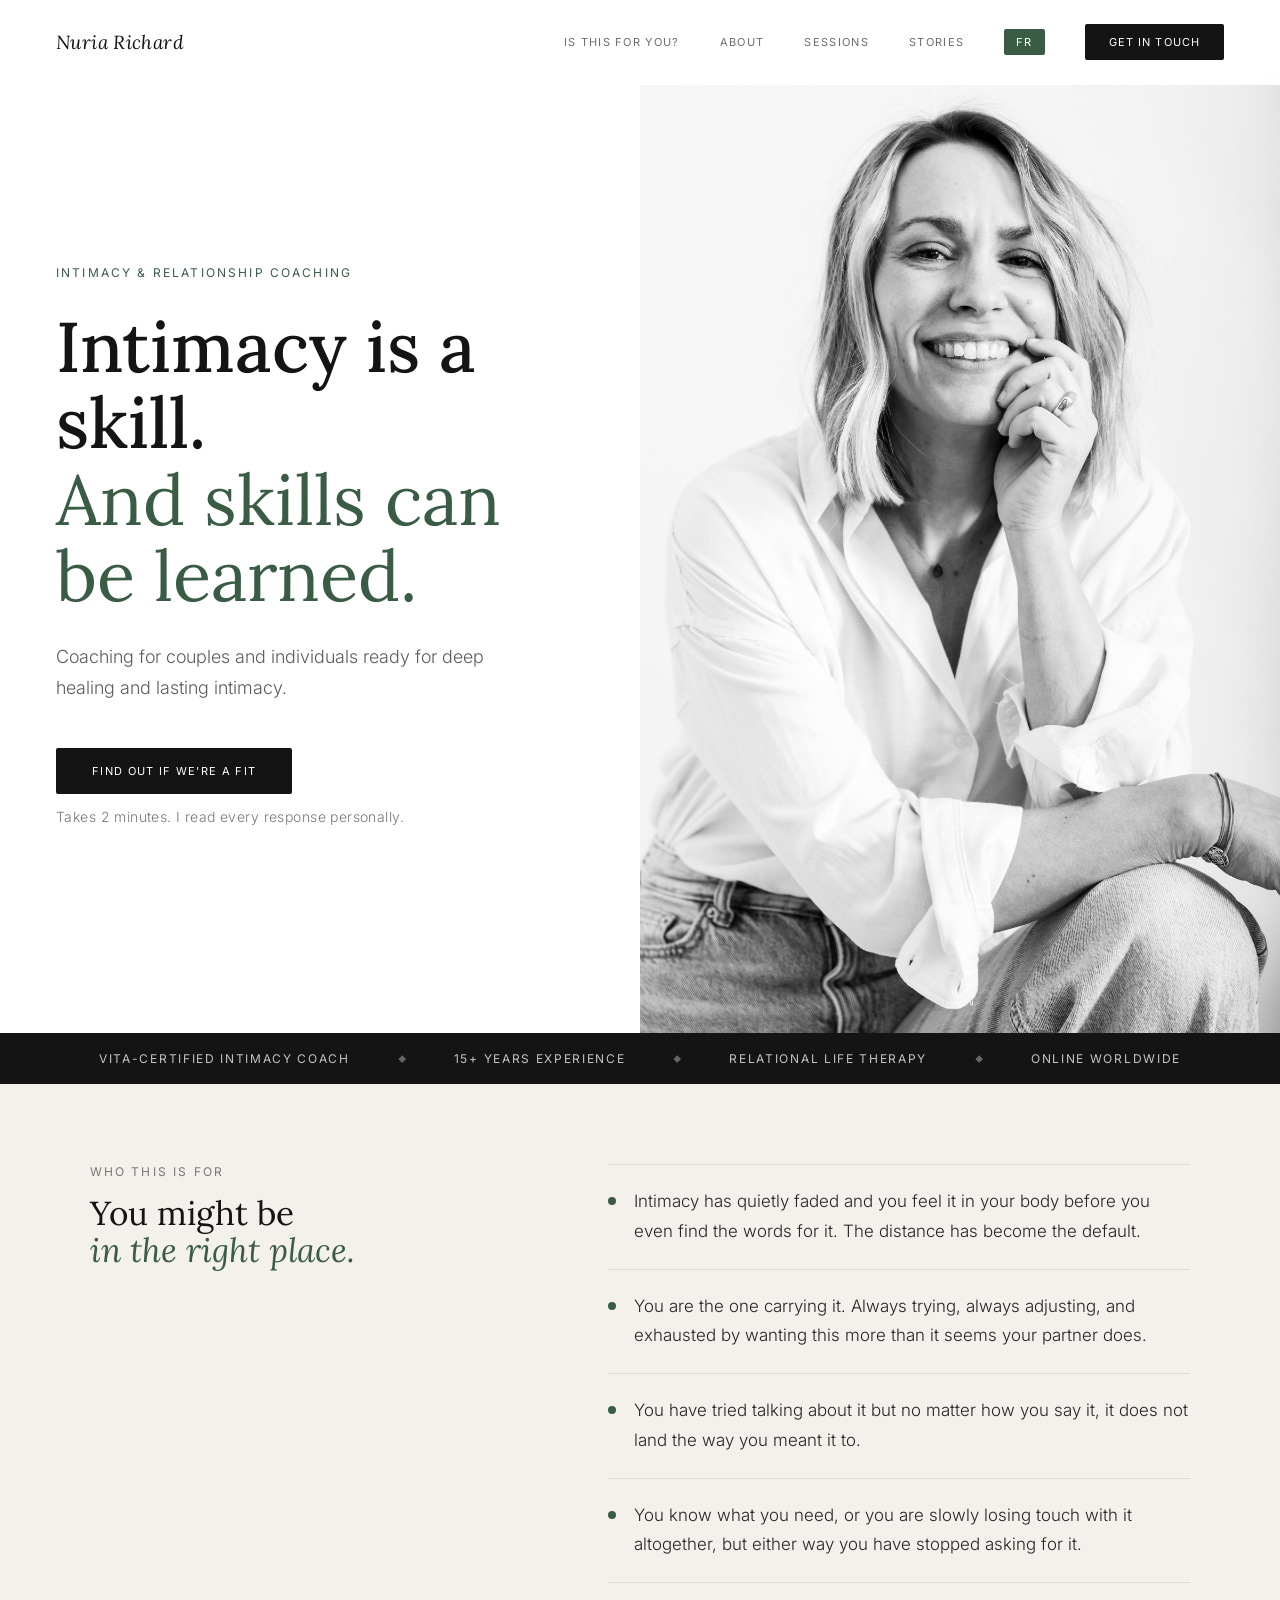
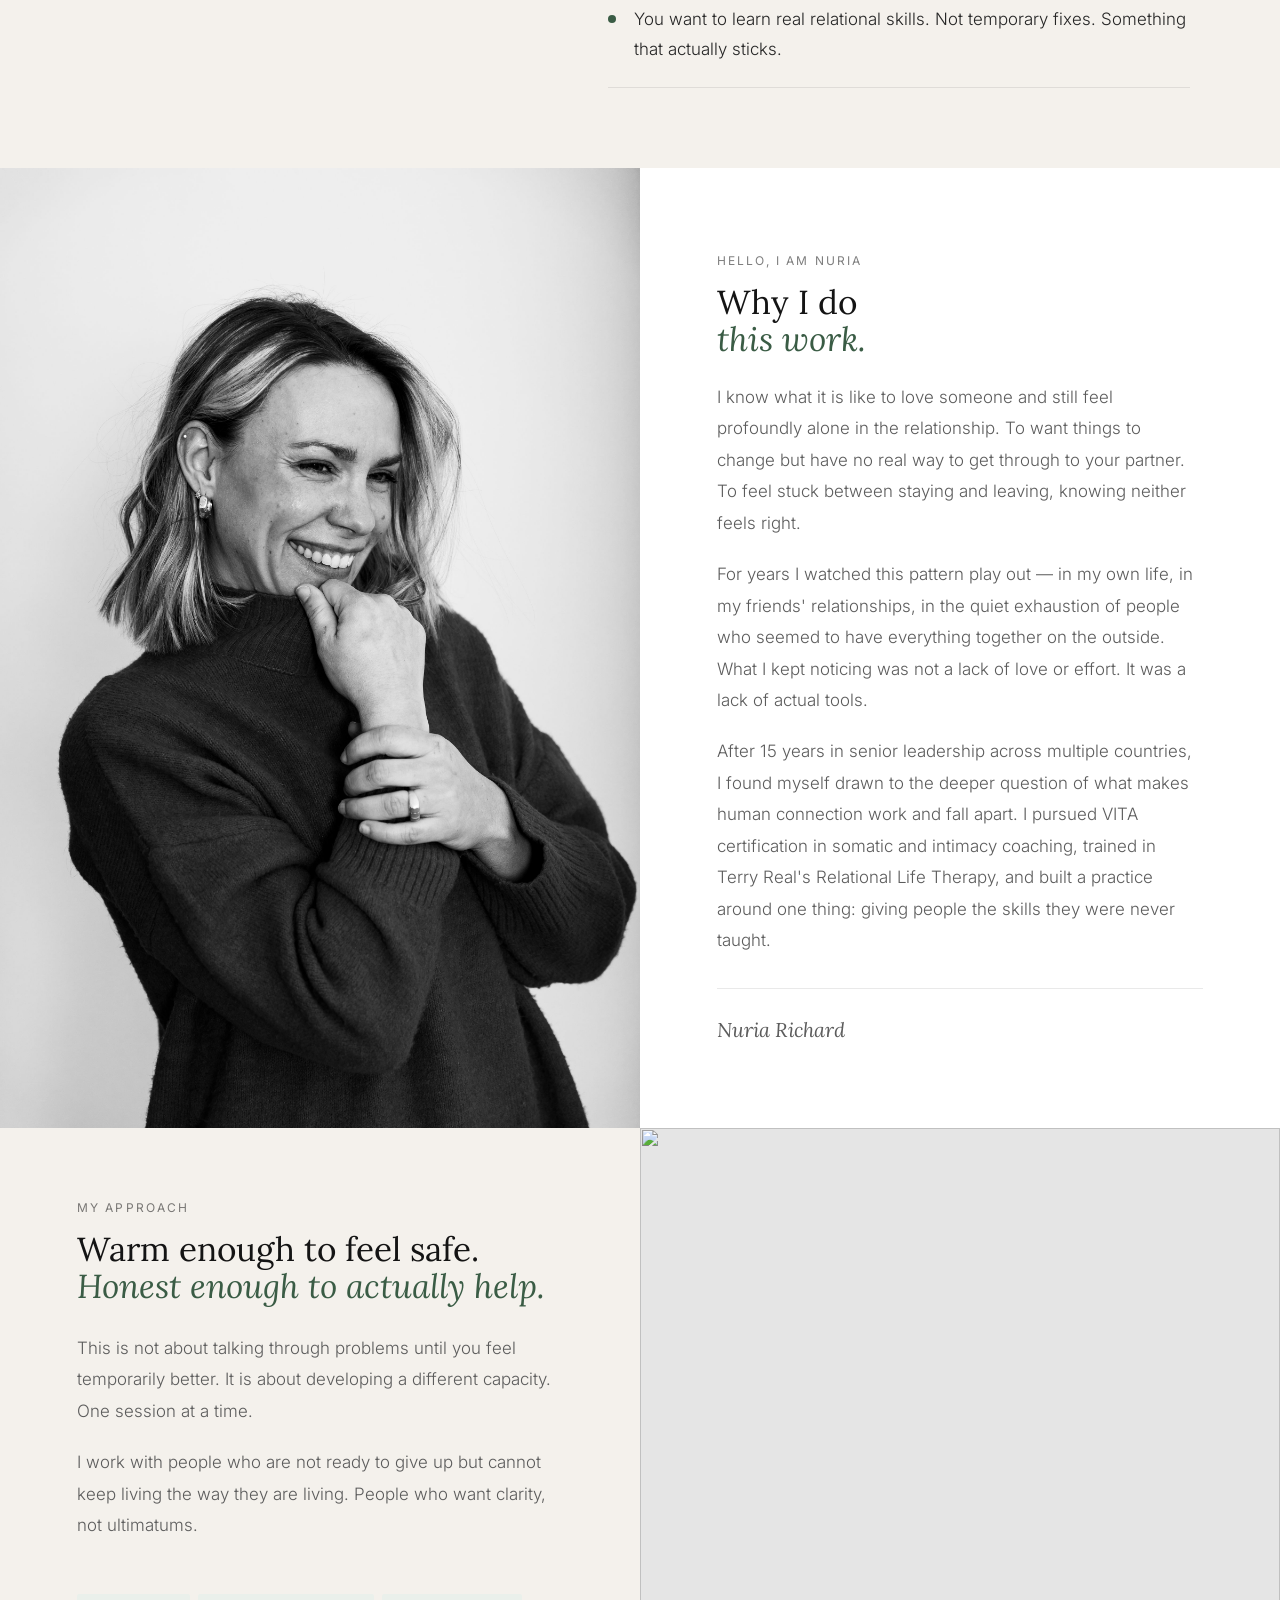
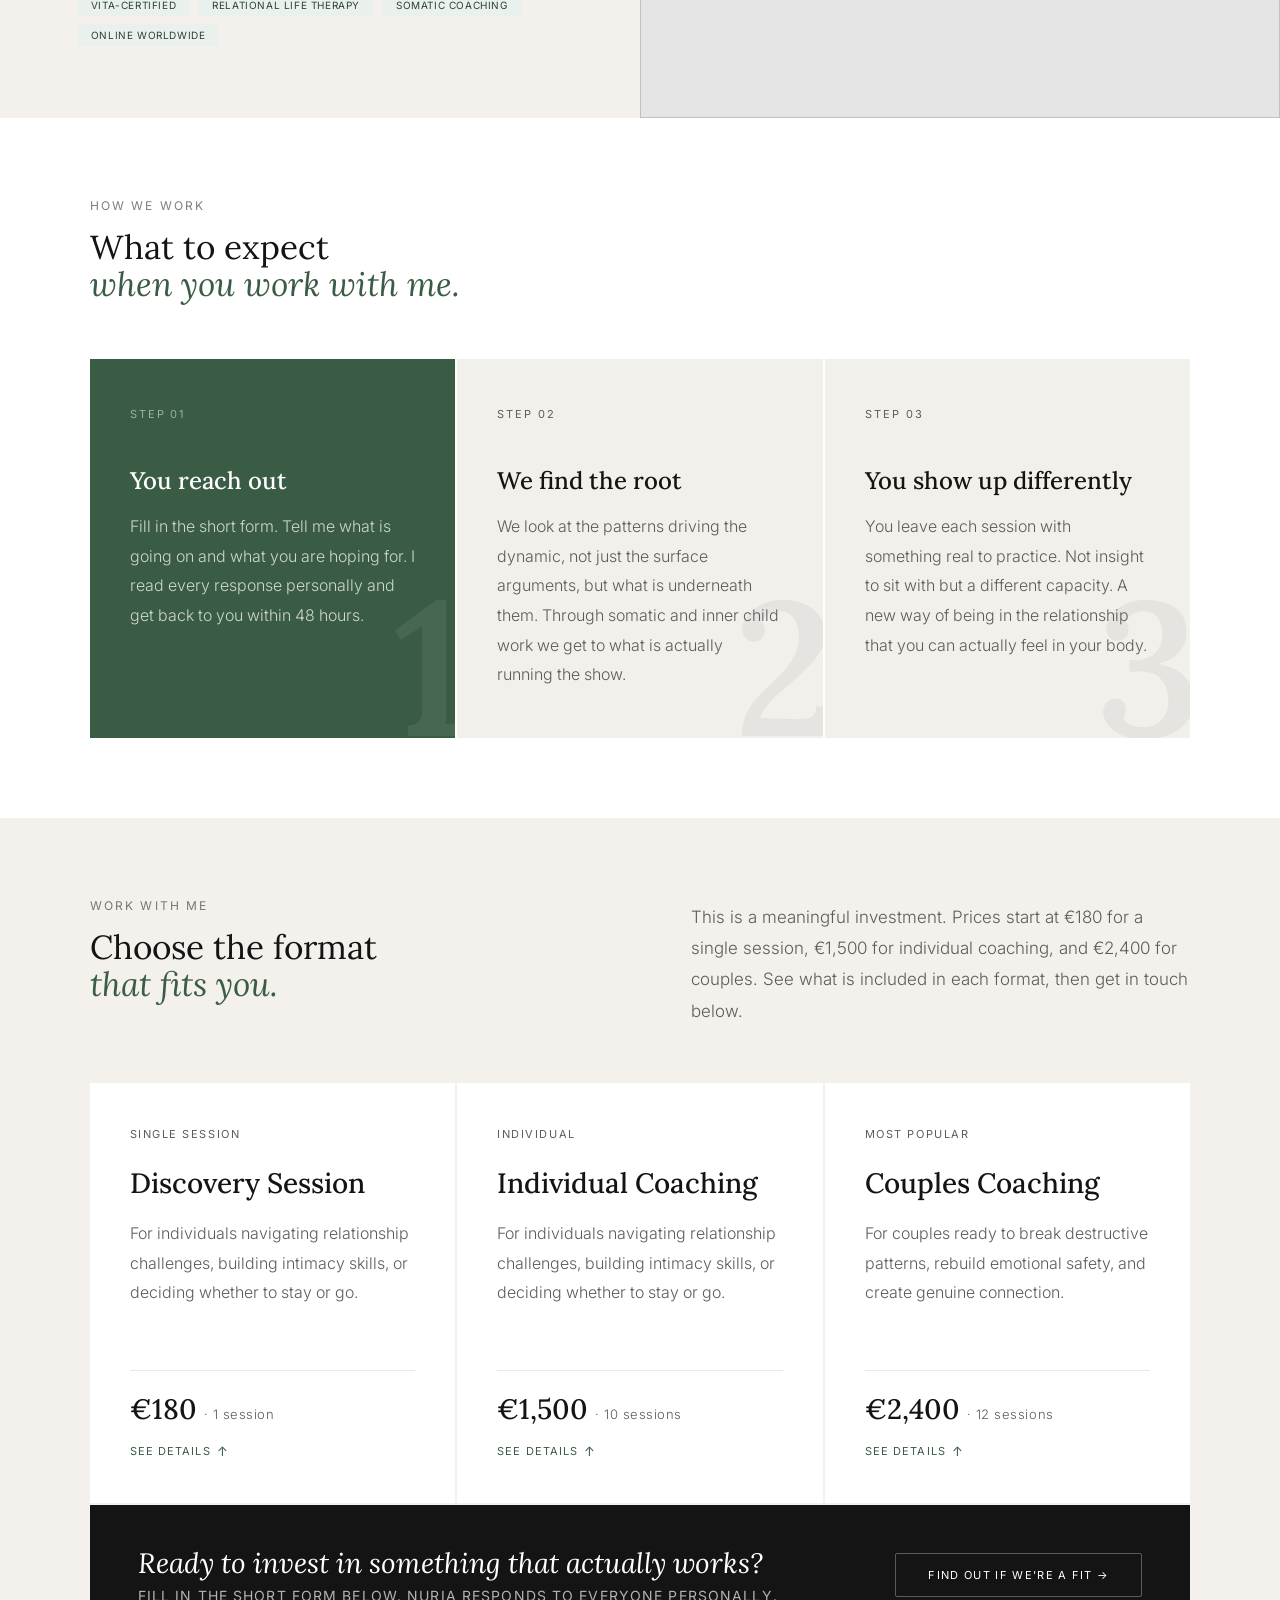
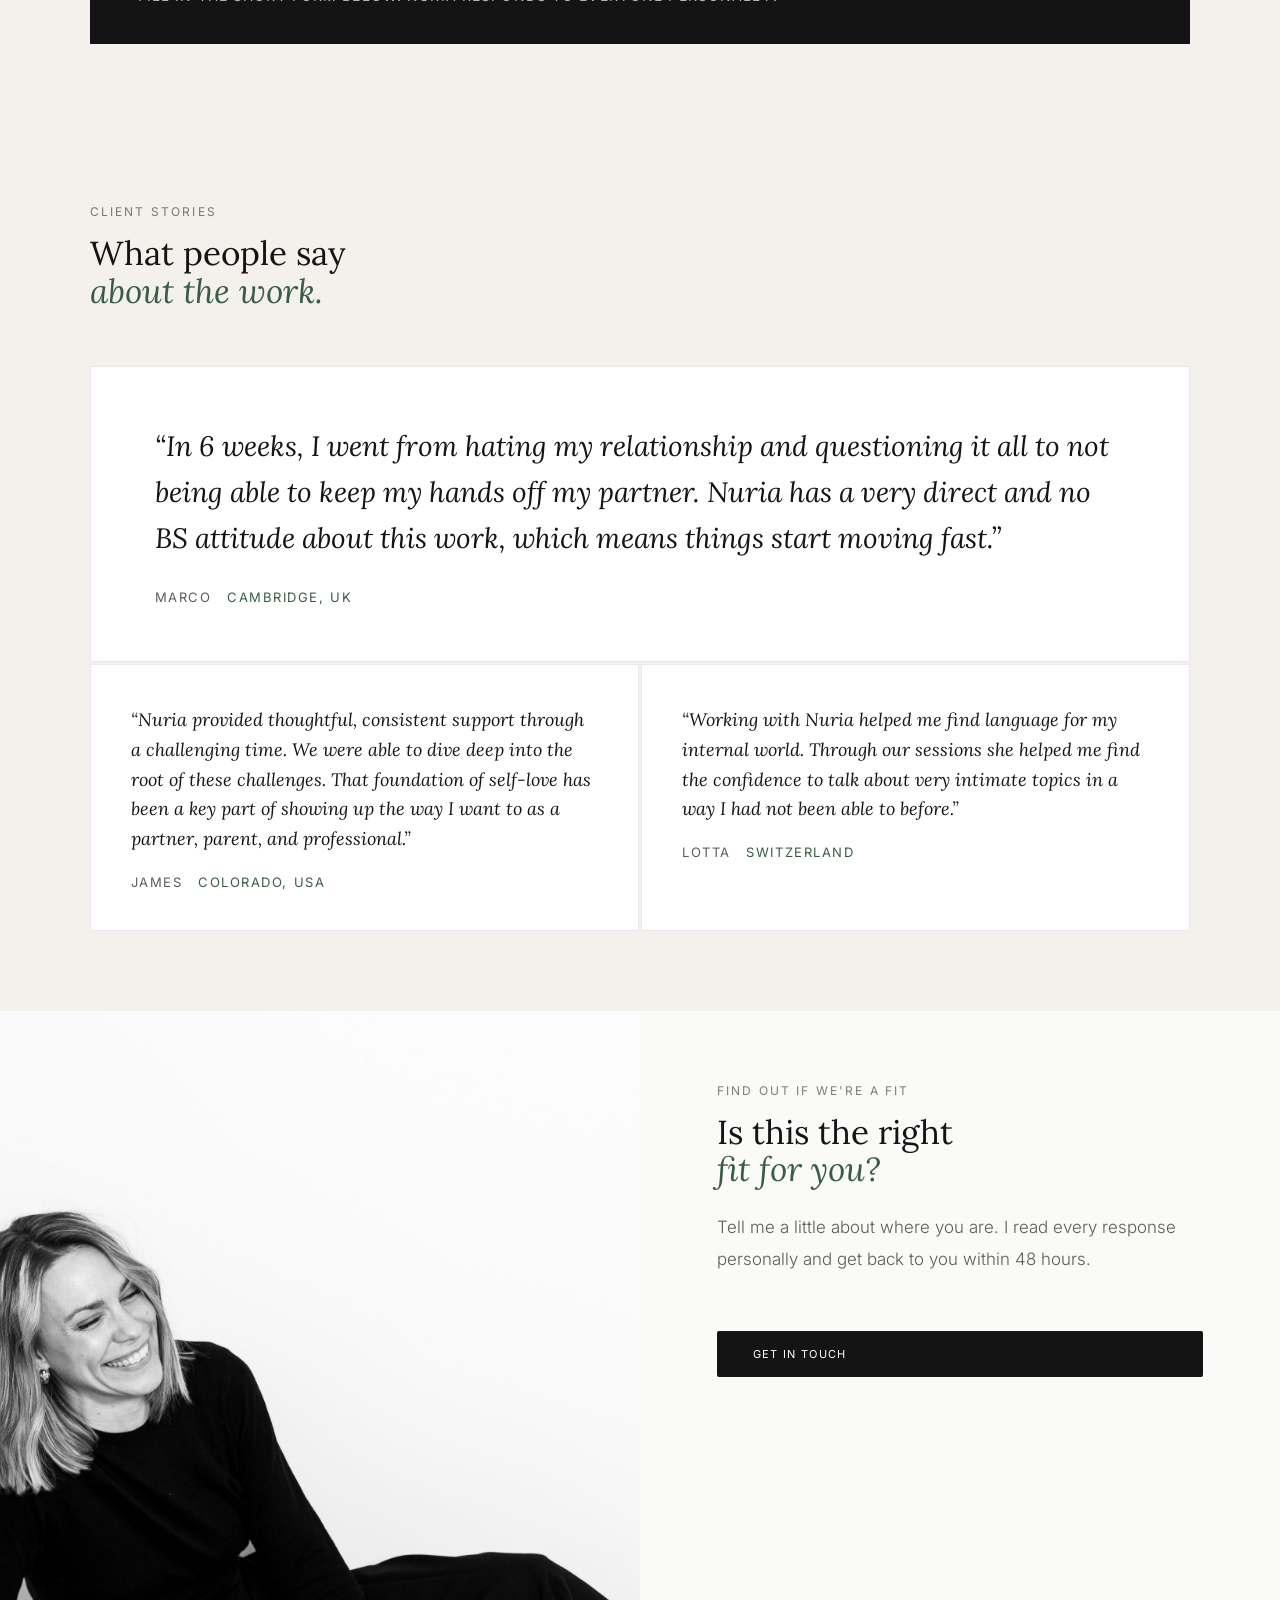
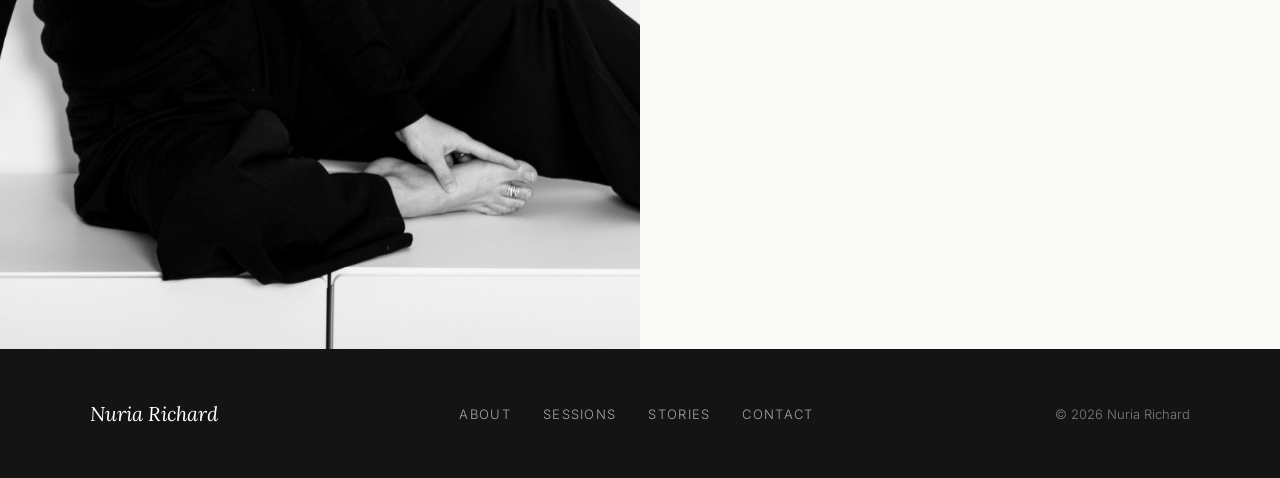
==== commit ebe1b428: "Add Get in touch button linking to Tally form in book section Co-Authored-By: Claude Sonnet 4.6 <nor" ====
--- a/pages/index.html
+++ b/pages/index.html
@@ -306,6 +306,7 @@
       <div class="eyebrow">Find out if we're a fit</div>
       <h2 class="section-title">Is this the right<br><em>fit for you?</em></h2>
       <p class="body-text">Tell me a little about where you are. I read every response personally and get back to you within 48 hours.</p>
+      <a class="btn-primary" href="https://tally.so/r/VLAVJM" target="_blank" style="display:inline-block;margin-top:24px;">Get in touch</a>
       <iframe data-tally-src='https://tally.so/embed/VLAVJM?alignLeft=1&hideTitle=1&transparentBackground=1' loading='lazy' width='100%' height='500' frameborder='0' marginheight='0' marginwidth='0' title='Find out if we are a fit'></iframe><script>var d=document,w='https://tally.so/widgets/embed.js',v=function(){'undefined'!=typeof Tally?Tally.loadEmbeds():d.querySelectorAll('iframe[data-tally-src]:not([src])').forEach((function(e){e.src=e.dataset.tallySrc}))};if('undefined'!=typeof Tally){v();}else if(d.querySelector('script[src="'+w+'"]')==null){var s=d.createElement('script');s.src=w;s.onload=v;s.onerror=v;d.body.appendChild(s);}</script>
     </div>
   </div>
